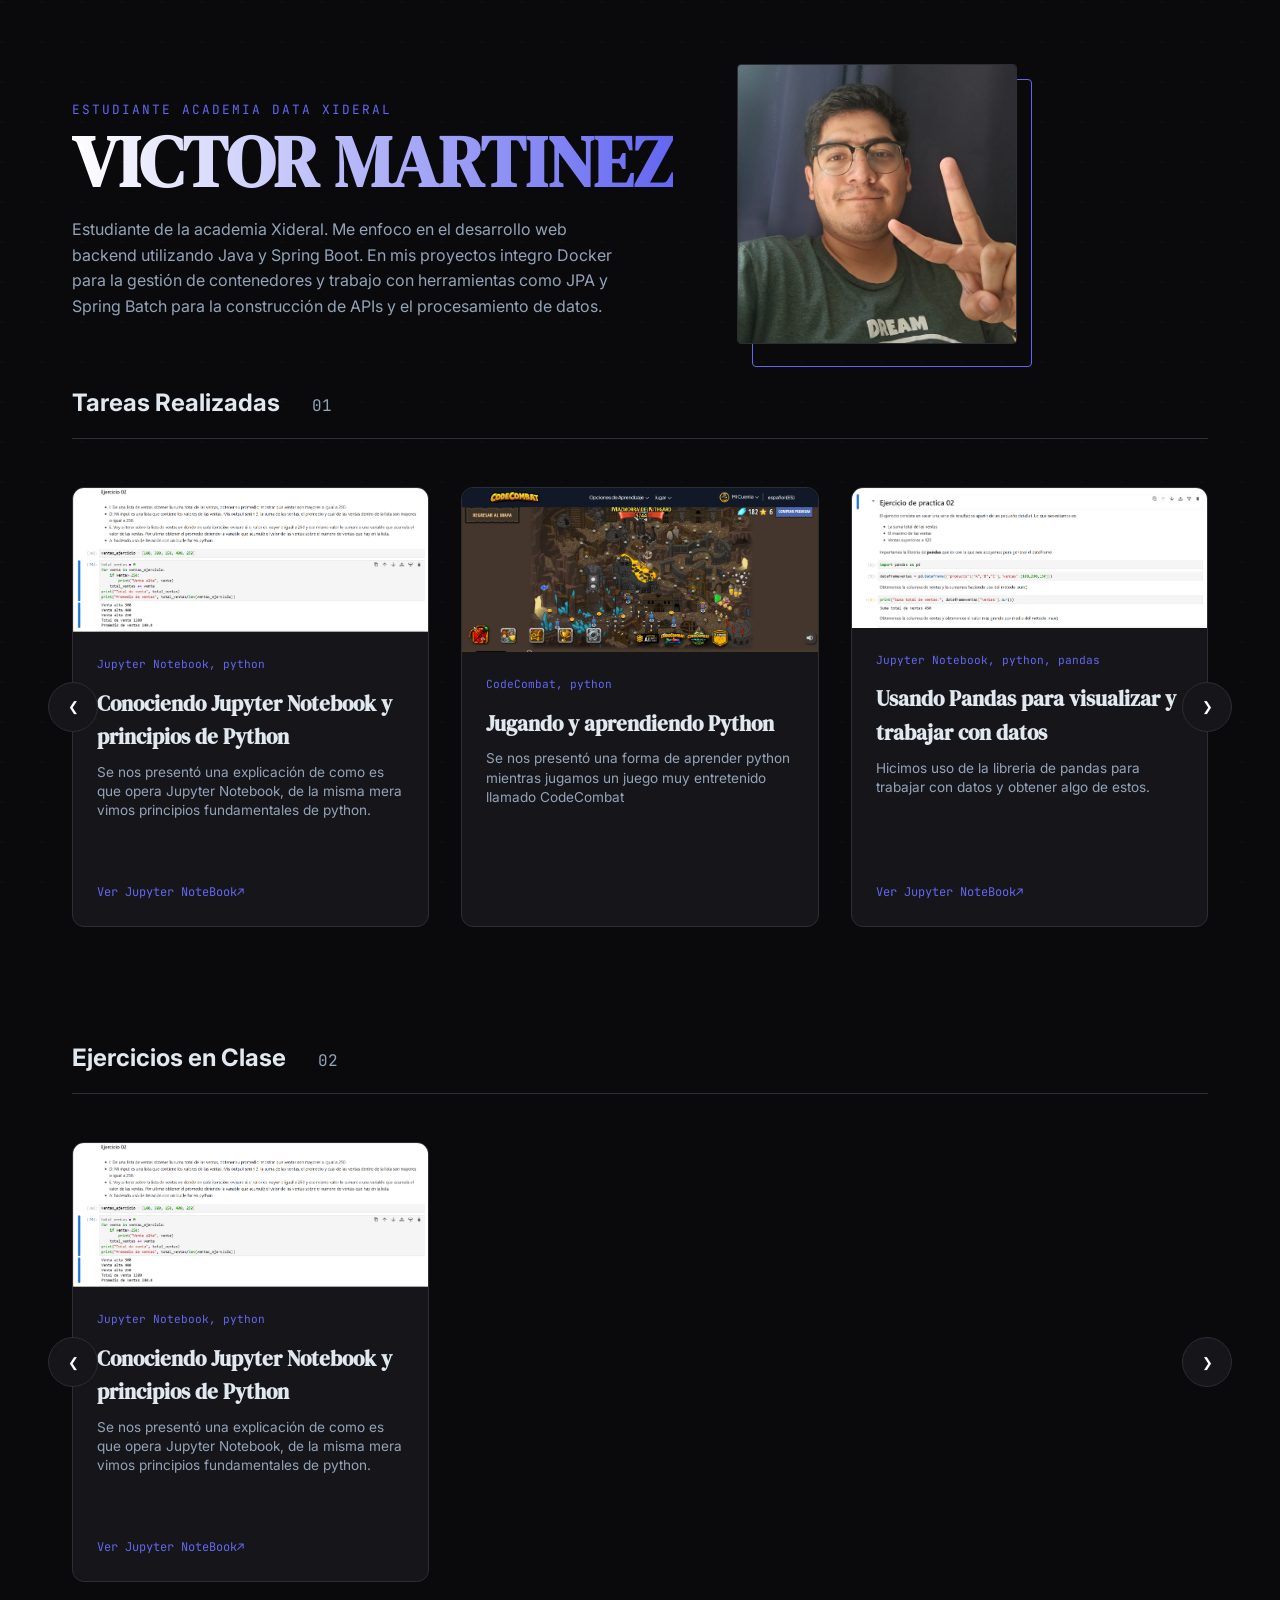
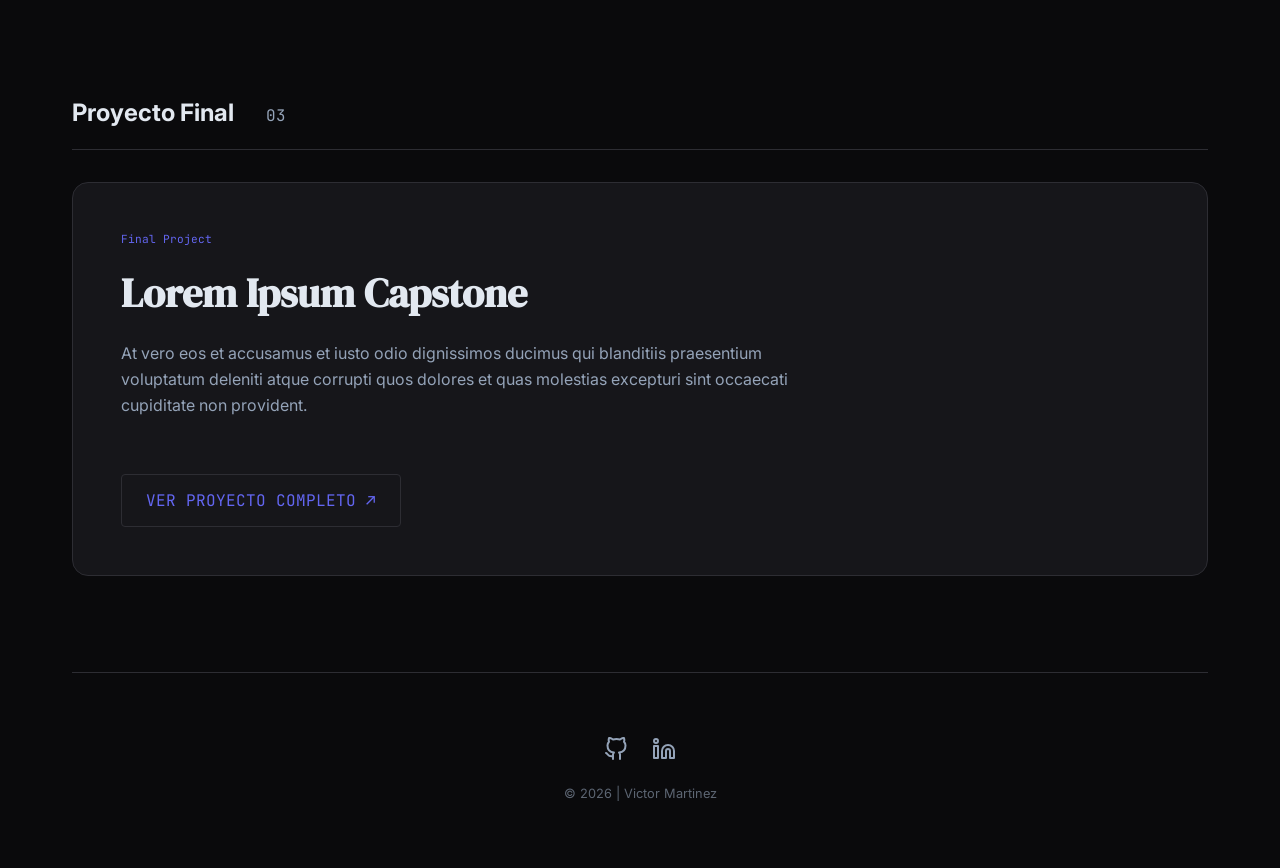
==== index.html @ a0294ccf "Update portfolio: add new project details and assets" ====
<!DOCTYPE html>
<html lang="es">
<head>
    <meta charset="UTF-8">
    <meta name="viewport" content="width=device-width, initial-scale=1.0">
    <title>Portfolio | Victor Martinez</title>
    <link rel="preconnect" href="https://fonts.googleapis.com">
    <link rel="preconnect" href="https://fonts.gstatic.com" crossorigin>
    <link href="https://fonts.googleapis.com/css2?family=DM+Serif+Display&family=Inter:wght@300;400;600&family=JetBrains+Mono:wght@400&display=swap" rel="stylesheet">
    <!-- Vinculación de estilos externos -->
    <link rel="stylesheet" href="styles/style.css">
</head>
<body>

    <div class="container">
        <header>
            <div class="hero-grid">
                <div class="hero-content">
                    <span style="font-family: var(--font-mono); color: var(--accent-color); font-size: 0.8rem; letter-spacing: 2px;">ESTUDIANTE ACADEMIA DATA XIDERAL</span>
                    <h1>VICTOR MARTINEZ</h1>
                    <p style="color: var(--text-dim); max-width: 550px;">Estudiante de la academia Xideral. Me enfoco en el desarrollo web backend utilizando Java y Spring Boot. En mis proyectos integro Docker para la gestión de contenedores y trabajo con herramientas como JPA y Spring Batch para la construcción de APIs y el procesamiento de datos.</p>
                </div>
                <div class="profile-photo-container">
                    <img src="assets/images/img_perfil.jpeg" alt="Foto de Perfil" class="profile-photo">
                    <div class="photo-frame"></div>
                </div>
            </div>
        </header>

        <!-- SECCIÓN TAREAS -->
        <section>
            <div class="section-header">
                <h2>Tareas Realizadas</h2>
                <span style="font-family: var(--font-mono); color: var(--text-dim);">01</span>
            </div>
            <div class="carousel-wrapper">
                <button class="carousel-btn btn-prev" onclick="manualScroll('track-tareas', -1)">&#10094;</button>
                <div class="carousel-container" id="track-tareas">
                    <article class="card" onclick="openModal('Conociendo Jupyter Notebook y principios de Python', 'Para nuestra segunda sesión creamos un entorno virtual de Python en nuestra instancia de AWS, dentro del entorno instalamos Jupyter Notebook para apoyarnos de este para las practicas.<br><br>Al iniciar Jupyter Notebook se nos mostró como es que funciona el entorno de este y como interactuar con python desde aqui, vimos los tipos de datos, como imprimir las variables, el uso de las listas y diccionarios, estructuras de control y como generar funciones.<br><br>Por ultimo se propuso un ejercicio que podemos ver en el Notebook dando click en el enlace de abajo.', 'assets/images/ejercicios_clase/ejercicio_clase_12032026.png', 'Jupyter Notebook, python', 'assets/ejercicios_jupyter/ejercicios_clase/ejercicio12032026.html')">
                        <img src="assets/images/ejercicios_clase/ejercicio_clase_12032026.png" class="card-img">
                        <div class="card-body">
                            <span class="card-tag">Jupyter Notebook, python</span>
                            <h3>Conociendo Jupyter Notebook y principios de Python</h3>
                            <p>Se nos presentó una explicación de como es que opera Jupyter Notebook, de la misma mera vimos principios fundamentales de python.</p>
                            <a href="assets/ejercicios_jupyter/ejercicios_clase/ejercicio12032026.html" class="btn-more" onclick="event.stopPropagation()">Ver Jupyter NoteBook↗</a>
                        </div>
                    </article>
                    <article class="card" onclick="openModal('Code Combat', 'Se nos dio la tarea de jugar Code Combat que es un juega al mismo tiempo que se aprende a programar, para este casi usamos como lenguaje a python.', 'assets/images/codeCombat.png', 'codeCombat, python', '')">
                        <img src="assets/images/codeCombat.png" class="card-img">
                        <div class="card-body">
                            <span class="card-tag">CodeCombat, python</span>
                            <h3>Jugando y aprendiendo Python</h3>
                            <p>Se nos presentó una forma de aprender python mientras jugamos un juego muy entretenido llamado CodeCombat</p>
                        </div>
                    </article>
                    <article class="card" onclick="openModal('Usando Pandas para visualizar y trabajar con datos', 'Como parte de las tareas para practicar el uso de la libreria de pandas en python se nos dio la tarea de aplicar algo similar al primer ejercicio pero ahora haciendo uso de pandas. Los conceptos puestos en practica fueron el crear un data frame apartir de un diccionario de python, usar los metodos sum() y max() para trabajar con cierta columna y obtener algo de esta, por ultimo el uso de un ciclo for iterando una columna e imprimir algo si el campo de la columna cumple cierta condición.', 'assets/images/ejercicios_clase/ejercicio_clase_12032026_v2.png', 'Jupyter Notebook, python, pandas', 'assets/ejercicios_jupyter/ejercicios_clase/ejercicio12032026v2.html')">
                        <img src="assets/images/ejercicios_clase/ejercicio_clase_12032026_v2.png" class="card-img">
                        <div class="card-body">
                            <span class="card-tag">Jupyter Notebook, python, pandas</span>
                            <h3>Usando Pandas para visualizar y trabajar con datos</h3>
                            <p>Hicimos uso de la libreria de pandas para trabajar con datos y obtener algo de estos.</p>
                            <a href="assets/ejercicios_jupyter/ejercicios_clase/ejercicio12032026v2.html" class="btn-more" onclick="event.stopPropagation()">Ver Jupyter NoteBook↗</a>
                        </div>
                    </article>
                    <article class="card" onclick="openModal('Usando DataSet titanic y aplicando uso de pandas', 'Como tarea de practica se nos dio un dataSet que contiene información de los pasajeros del titanic y usar pandas para trabajar con los datos.<br><br>La tarea concistio en exportar el CSV a jupyter notebook, dentro del notebook usar pandas para comvertilo en un dataframe y realizar distintas operaciones sobre el dataframe como aplicar el metodo info(), describe(), means(), valueAcount(), validar columanas y modificar columnas.', 'assets/images/ejercicios_clase/ejercicio_clase_12032026_v3.png', 'Jupyter Notebook, python, pandas', 'assets/ejercicios_jupyter/ejercicios_clase/ejercicio12032026v3.html')">
                        <img src="assets/images/ejercicios_clase/ejercicio_clase_12032026_v3.png" class="card-img">
                        <div class="card-body">
                            <span class="card-tag">Jupyter Notebook, python, pandas</span>
                            <h3>Usando DataSet titanic y aplicando uso de pandas</h3>
                            <p>Practica de pandas usando dataSet titanic para implementar distintas propiedades de pandas</p>
                            <a href="assets/ejercicios_jupyter/ejercicios_clase/ejercicio12032026v3.html" class="btn-more" onclick="event.stopPropagation()">Ver Jupyter NoteBook↗</a>
                        </div>
                    </article>
                </div>
                <button class="carousel-btn btn-next" onclick="manualScroll('track-tareas', 1)">&#10095;</button>
            </div>
        </section>

        <!-- SECCIÓN TRABAJOS EN CLASE -->
        <section>
            <div class="section-header">
                <h2>Ejercicios en Clase</h2>
                <span style="font-family: var(--font-mono); color: var(--text-dim);">02</span>
            </div>
            <div class="carousel-wrapper">
                <button class="carousel-btn btn-prev" onclick="manualScroll('track-clase', -1)">&#10094;</button>
                <div class="carousel-container" id="track-clase">
                    <article class="card" onclick="openModal('Conociendo Jupyter Notebook y principios de Python', 'Para nuestra segunda sesión creamos un entorno virtual de Python en nuestra instancia de AWS, dentro del entorno instalamos Jupyter Notebook para apoyarnos de este para las practicas.<br><br>Al iniciar Jupyter Notebook se nos mostró como es que funciona el entorno de este y como interactuar con python desde aqui, vimos los tipos de datos, como imprimir las variables, el uso de las listas y diccionarios, estructuras de control y como generar funciones.<br><br>Por ultimo se propuso un ejercicio que podemos ver en el Notebook dando click en el enlace de abajo.', 'assets/images/ejercicios_clase/ejercicio_clase_12032026.png', 'Jupyter Notebook, python', 'assets/ejercicios_jupyter/ejercicios_clase/ejercicio12032026.html')">
                        <img src="assets/images/ejercicios_clase/ejercicio_clase_12032026.png" class="card-img">
                        <div class="card-body">
                            <span class="card-tag">Jupyter Notebook, python</span>
                            <h3>Conociendo Jupyter Notebook y principios de Python</h3>
                            <p>Se nos presentó una explicación de como es que opera Jupyter Notebook, de la misma mera vimos principios fundamentales de python.</p>
                            <a href="assets/ejercicios_jupyter/ejercicios_clase/ejercicio12032026.html" class="btn-more" onclick="event.stopPropagation()">Ver Jupyter NoteBook↗</a>
                        </div>
                    </article>
                </div>
                <button class="carousel-btn btn-next" onclick="manualScroll('track-clase', 1)">&#10095;</button>
            </div>
        </section>

        <!-- SECCIÓN PROYECTO FINAL -->
        <section id="proyecto-final">
            <div class="section-header">
                <h2>Proyecto Final</h2>
                <span style="font-family: var(--font-mono); color: var(--text-dim);">03</span>
            </div>
            <article style="background: var(--surface-color); padding: 3rem; border-radius: 16px; border: 1px solid var(--border-color); cursor: pointer; transition: all 0.3s;" 
                 onmouseover="this.style.borderColor='var(--accent-color)'; this.style.transform='translateY(-5px)'" 
                 onmouseout="this.style.borderColor='var(--border-color)'; this.style.transform='translateY(0)'"
                 onclick="openModal('Proyecto Final Lorem', 'Sed ut perspiciatis unde omnis iste natus error sit voluptatem accusantium doloremque laudantium.', 'https://via.placeholder.com/1200x600', 'Capstone', 'proyecto_final.html')">
                <span class="card-tag">Final Project</span>
                <h3 style="font-family: var(--font-display); font-size: 2.5rem; margin-bottom: 1rem;">Lorem Ipsum Capstone</h3>
                <p style="color: var(--text-dim); max-width: 700px; margin-bottom: 2rem;">At vero eos et accusamus et iusto odio dignissimos ducimus qui blanditiis praesentium voluptatum deleniti atque corrupti quos dolores et quas molestias excepturi sint occaecati cupiditate non provident.</p>
                <a href="proyecto_final.html" class="btn-more" style="font-size: 1rem; border: 1px solid var(--border-color); padding: 0.8rem 1.5rem; border-radius: 4px; display: inline-flex;" onclick="event.stopPropagation()">VER PROYECTO COMPLETO ↗</a>
            </article>
        </section>

        <footer style="display: flex; flex-direction: column; align-items: center; gap: 1rem; padding: 4rem 0; border-top: 1px solid var(--border-color);">
            <div style="display: flex; gap: 1.5rem;">
                <a href="https://github.com/VictorMartinezDev" target="_blank" style="color: var(--text-dim); transition: color 0.3s;" onmouseover="this.style.color='var(--accent-color)'" onmouseout="this.style.color='var(--text-dim)'">
                    <svg width="24" height="24" viewBox="0 0 24 24" fill="none" stroke="currentColor" stroke-width="2" stroke-linecap="round" stroke-linejoin="round"><path d="M9 19c-5 1.5-5-2.5-7-3m14 6v-3.87a3.37 3.37 0 0 0-.94-2.61c3.14-.35 6.44-1.54 6.44-7A5.44 5.44 0 0 0 20 4.77 5.07 5.07 0 0 0 19.91 1S18.73.65 16 2.48a13.38 13.38 0 0 0-7 0C6.27.65 5.09 1 5.09 1A5.07 5.07 0 0 0 5 4.77a5.44 5.44 0 0 0-1.5 3.78c0 5.42 3.3 6.61 6.44 7A3.37 3.37 0 0 0 9 18.13V22"></path></svg>
                </a>
                <a href="https://www.linkedin.com/in/victormartinezdev" target="_blank" style="color: var(--text-dim); transition: color 0.3s;" onmouseover="this.style.color='var(--accent-color)'" onmouseout="this.style.color='var(--text-dim)'">
                    <svg width="24" height="24" viewBox="0 0 24 24" fill="none" stroke="currentColor" stroke-width="2" stroke-linecap="round" stroke-linejoin="round"><path d="M16 8a6 6 0 0 1 6 6v7h-4v-7a2 2 0 0 0-2-2 2 2 0 0 0-2 2v7h-4v-7a6 6 0 0 1 6-6z"></path><rect x="2" y="9" width="4" height="12"></rect><circle cx="4" cy="4" r="2"></circle></svg>
                </a>
            </div>
            <p style="color: var(--text-dim); font-size: 0.8rem; opacity: 0.6;">&copy; 2026 | Victor Martinez</p>
        </footer>
    </div>

    <div class="modal" id="projectModal" onclick="closeModal()">
        <div class="modal-content" onclick="event.stopPropagation()">
            <button class="close-modal" onclick="closeModal()">&times;</button>
            <span class="card-tag" id="modalTag">Categoría</span>
            <h2 id="modalTitle" style="font-family: var(--font-display); font-size: 2.2rem; margin-top: 1rem;">Título</h2>
            <img src="" id="modalImg" style="width: 100%; border-radius: 8px; margin: 1.5rem 0; border: 1px solid var(--border-color);">
            <div id="modalDesc" style="color: var(--text-dim); font-size: 1rem; line-height: 1.6; margin-bottom: 2rem;"></div>
            <a href="proyecto.html" id="modalLink" class="btn-more" style="font-size: 1rem; border: 1px solid var(--accent-color); padding: 0.8rem 1.5rem; border-radius: 4px; display: inline-flex;">Ver Jupyter NoteBook↗</a>
        </div>
    </div>

    <!-- Vinculación de scripts externos -->
    <script src="scripts/script.js"></script>
</body>
</html>
---- styles/style.css ----
:root {
    --bg-color: #0a0a0c;
    --surface-color: #16161a;
    --accent-color: #6366f1;
    --text-main: #e2e8f0;
    --text-dim: #94a3b8;
    --border-color: #2d2d33;
    --font-display: 'DM Serif Display', serif;
    --font-body: 'Inter', sans-serif;
    --font-mono: 'JetBrains Mono', monospace;
    --modal-bg: rgba(10, 10, 12, 0.95);
    --gap: 2rem;
}

* { margin: 0; padding: 0; box-sizing: border-box; }

body {
    background-color: var(--bg-color);
    color: var(--text-main);
    font-family: var(--font-body);
    line-height: 1.6;
    overflow-x: hidden;
}

/* Textura de fondo */
body::before {
    content: "";
    position: fixed;
    top: 0; left: 0; width: 100%; height: 100%;
    background-image: radial-gradient(circle at 2px 2px, rgba(255,255,255,0.03) 1px, transparent 0);
    background-size: 40px 40px;
    z-index: -1;
}

.container { max-width: 1200px; margin: 0 auto; padding: 0 2rem; }

header { min-height: 40vh; display: flex; align-items: center; padding: 4rem 0 2rem; }
.hero-grid { display: grid; grid-template-columns: 1.5fr 1fr; gap: 4rem; align-items: center; }
.hero-content h1 {
    font-family: var(--font-display);
    font-size: clamp(2.5rem, 6vw, 4.5rem);
    line-height: 1.1; margin-bottom: 1rem;
    background: linear-gradient(to right, #fff, var(--accent-color));
    -webkit-background-clip: text; -webkit-text-fill-color: transparent;
}

.profile-photo-container { position: relative; width: fit-content; }
.profile-photo {
    width: 280px; height: 280px; object-fit: cover; border-radius: 4px;
    border: 1px solid var(--border-color); position: relative; z-index: 2;
}
.photo-frame {
    position: absolute; top: 15px; left: 15px; right: -15px; bottom: -15px;
    border: 1px solid var(--accent-color); z-index: 1; border-radius: 4px;
}

section { margin-bottom: 6rem; position: relative; }
.section-header {
    display: flex; align-items: baseline; gap: 2rem;
    margin-bottom: 2rem; border-bottom: 1px solid var(--border-color);
    padding-bottom: 1rem;
}

.carousel-wrapper { position: relative; width: 100%; }
.carousel-container {
    display: flex; gap: var(--gap); overflow-x: auto;
    scroll-behavior: smooth; padding: 1rem 0; scrollbar-width: none;
    scroll-snap-type: x mandatory;
}
.carousel-container::-webkit-scrollbar { display: none; }

.carousel-btn {
    position: absolute; top: 50%; transform: translateY(-50%);
    background: var(--surface-color); border: 1px solid var(--border-color);
    color: white; width: 50px; height: 50px; border-radius: 50%;
    cursor: pointer; z-index: 10; display: flex; align-items: center;
    justify-content: center; opacity: 1; transition: all 0.3s ease;
}
.carousel-btn:hover { background: var(--accent-color); border-color: var(--accent-color); transform: translateY(-50%) scale(1.1); }
.btn-prev { left: -1.5rem; }
.btn-next { right: -1.5rem; }

.card {
    background: var(--surface-color); border: 1px solid var(--border-color);
    flex: 0 0 calc((100% - (2 * var(--gap))) / 3); height: 440px;
    border-radius: 12px; overflow: hidden; cursor: pointer;
    transition: all 0.4s ease; display: flex; flex-direction: column;
    scroll-snap-align: start;
}
.card:hover { border-color: var(--accent-color); background: #1c1c22; transform: translateY(-5px); }
.card-img { width: 100%; height: 180px; background: #222; object-fit: cover; }
.card-body { padding: 1.5rem; display: flex; flex-direction: column; height: 100%; }
.card-tag { font-family: var(--font-mono); font-size: 0.7rem; color: var(--accent-color); margin-bottom: 0.8rem; display: block; }
.card h3 { font-family: var(--font-display); font-size: 1.3rem; margin-bottom: 0.6rem; }
.card p { color: var(--text-dim); font-size: 0.85rem; line-height: 1.4; overflow: hidden; display: -webkit-box; -webkit-line-clamp: 3; -webkit-box-orient: vertical; margin-bottom: auto; }

.btn-more {
    margin-top: 1.5rem; font-family: var(--font-mono); font-size: 0.75rem;
    color: var(--accent-color); text-decoration: none; display: inline-flex;
    align-items: center; gap: 0.5rem; transition: gap 0.3s ease;
}
.btn-more:hover { gap: 0.8rem; text-decoration: underline; }

@media (max-width: 1024px) { .card { flex: 0 0 calc((100% - var(--gap)) / 2); } }
@media (max-width: 768px) {
    .hero-grid { grid-template-columns: 1fr; text-align: center; }
    .profile-photo-container { margin: 0 auto 2rem; }
    .card { flex: 0 0 100%; } 
    .carousel-btn { display: none; }
}

.modal {
    position: fixed; top: 0; left: 0; width: 100%; height: 100%;
    background: var(--modal-bg); z-index: 1000; display: none;
    justify-content: center; align-items: center; backdrop-filter: blur(10px); padding: 1rem;
}
.modal.active { display: flex; animation: fadeIn 0.3s ease; }
.modal-content {
    background: var(--surface-color); max-width: 750px; width: 100%;
    border-radius: 16px; border: 1px solid var(--border-color);
    position: relative; padding: 2.5rem; max-height: 90vh; overflow-y: auto;
}
.close-modal { position: absolute; top: 1rem; right: 1rem; background: none; border: none; color: var(--text-dim); font-size: 2rem; cursor: pointer; }

@keyframes fadeIn { from { opacity: 0; } to { opacity: 1; } }

footer { padding: 3rem 0; text-align: center; border-top: 1px solid var(--border-color); color: var(--text-dim); font-size: 0.8rem; }
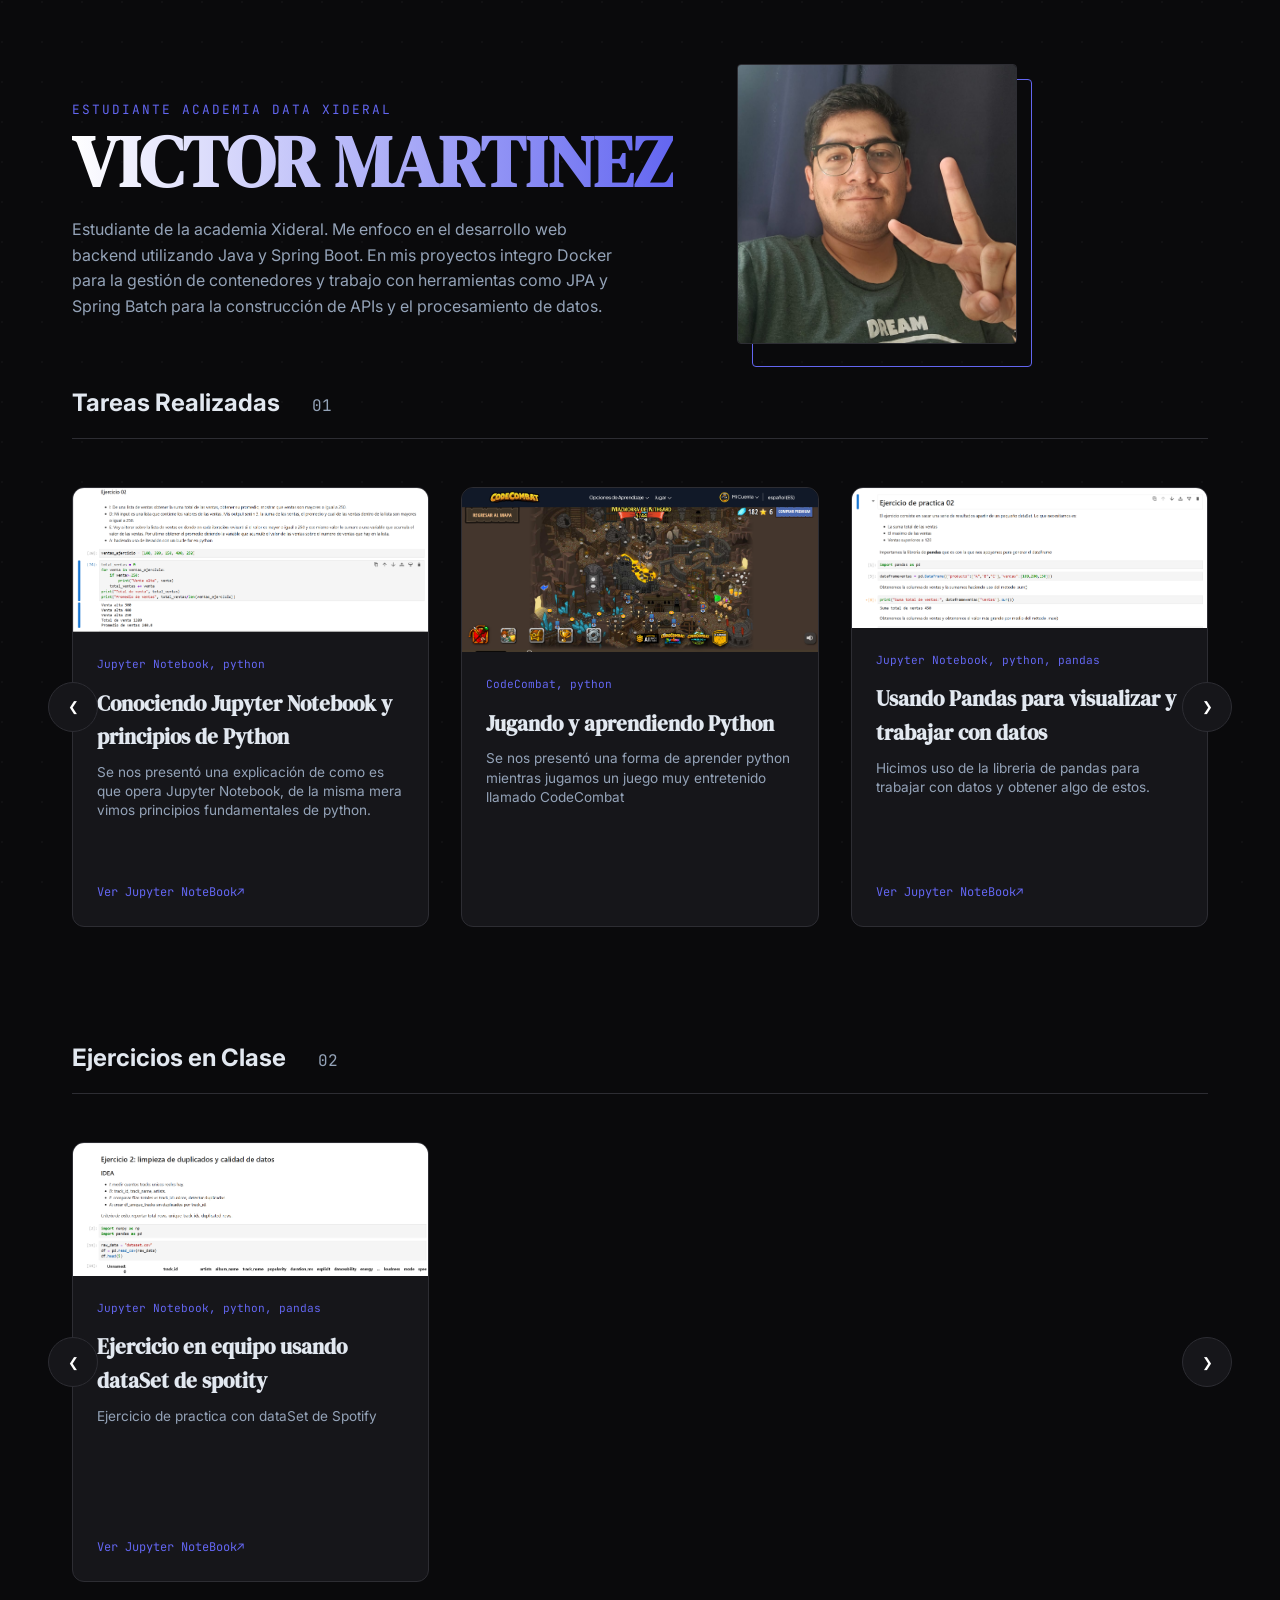
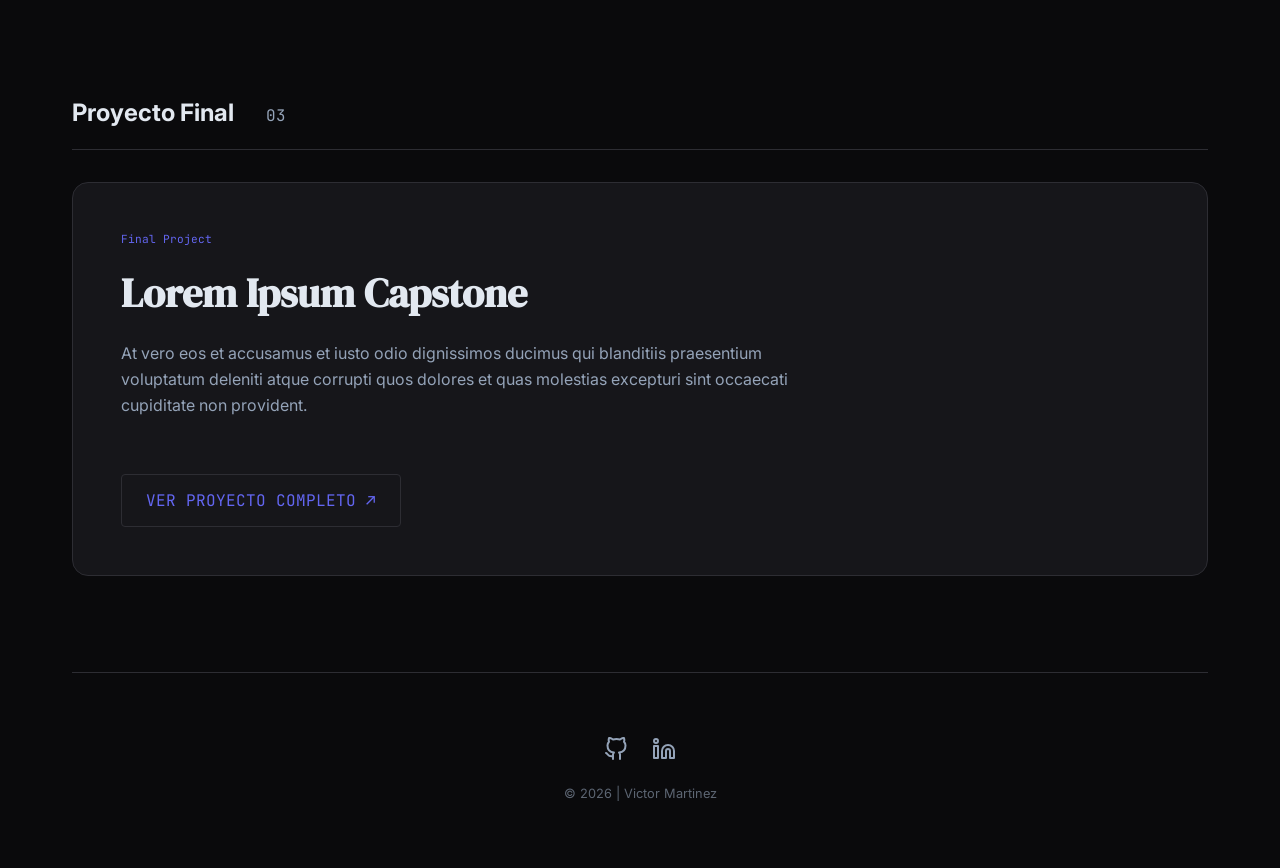
==== commit 072c24d9: "Se agrega a portafolio el ejercicios en clase del dia 13-03-2026" ====
--- a/index.html
+++ b/index.html
@@ -85,13 +85,13 @@
             <div class="carousel-wrapper">
                 <button class="carousel-btn btn-prev" onclick="manualScroll('track-clase', -1)">&#10094;</button>
                 <div class="carousel-container" id="track-clase">
-                    <article class="card" onclick="openModal('Conociendo Jupyter Notebook y principios de Python', 'Para nuestra segunda sesión creamos un entorno virtual de Python en nuestra instancia de AWS, dentro del entorno instalamos Jupyter Notebook para apoyarnos de este para las practicas.<br><br>Al iniciar Jupyter Notebook se nos mostró como es que funciona el entorno de este y como interactuar con python desde aqui, vimos los tipos de datos, como imprimir las variables, el uso de las listas y diccionarios, estructuras de control y como generar funciones.<br><br>Por ultimo se propuso un ejercicio que podemos ver en el Notebook dando click en el enlace de abajo.', 'assets/images/ejercicios_clase/ejercicio_clase_12032026.png', 'Jupyter Notebook, python', 'assets/ejercicios_jupyter/ejercicios_clase/ejercicio12032026.html')">
-                        <img src="assets/images/ejercicios_clase/ejercicio_clase_12032026.png" class="card-img">
+                    <article class="card" onclick="openModal('Ejercicio en equipo usando dataSet de spotity', 'El ejercicio concistio en limpiar el dataSet de forma que solo nos quedaramos con un dataframe de canciones unicas.', 'assets/images/ejercicios_clase/ejercicio_clase_13032026.png', 'Jupyter Notebook, python, pandas', 'assets/ejercicios_jupyter/ejercicios_clase/ejercicio13032026.html')">
+                        <img src="assets/images/ejercicios_clase/ejercicio_clase_13032026.png" class="card-img">
                         <div class="card-body">
-                            <span class="card-tag">Jupyter Notebook, python</span>
-                            <h3>Conociendo Jupyter Notebook y principios de Python</h3>
-                            <p>Se nos presentó una explicación de como es que opera Jupyter Notebook, de la misma mera vimos principios fundamentales de python.</p>
-                            <a href="assets/ejercicios_jupyter/ejercicios_clase/ejercicio12032026.html" class="btn-more" onclick="event.stopPropagation()">Ver Jupyter NoteBook↗</a>
+                            <span class="card-tag">Jupyter Notebook, python, pandas</span>
+                            <h3>Ejercicio en equipo usando dataSet de spotity</h3>
+                            <p>Ejercicio de practica con dataSet de Spotify</p>
+                            <a href="assets/ejercicios_jupyter/ejercicios_clase/ejercicio13032026.html" class="btn-more" onclick="event.stopPropagation()">Ver Jupyter NoteBook↗</a>
                         </div>
                     </article>
                 </div>
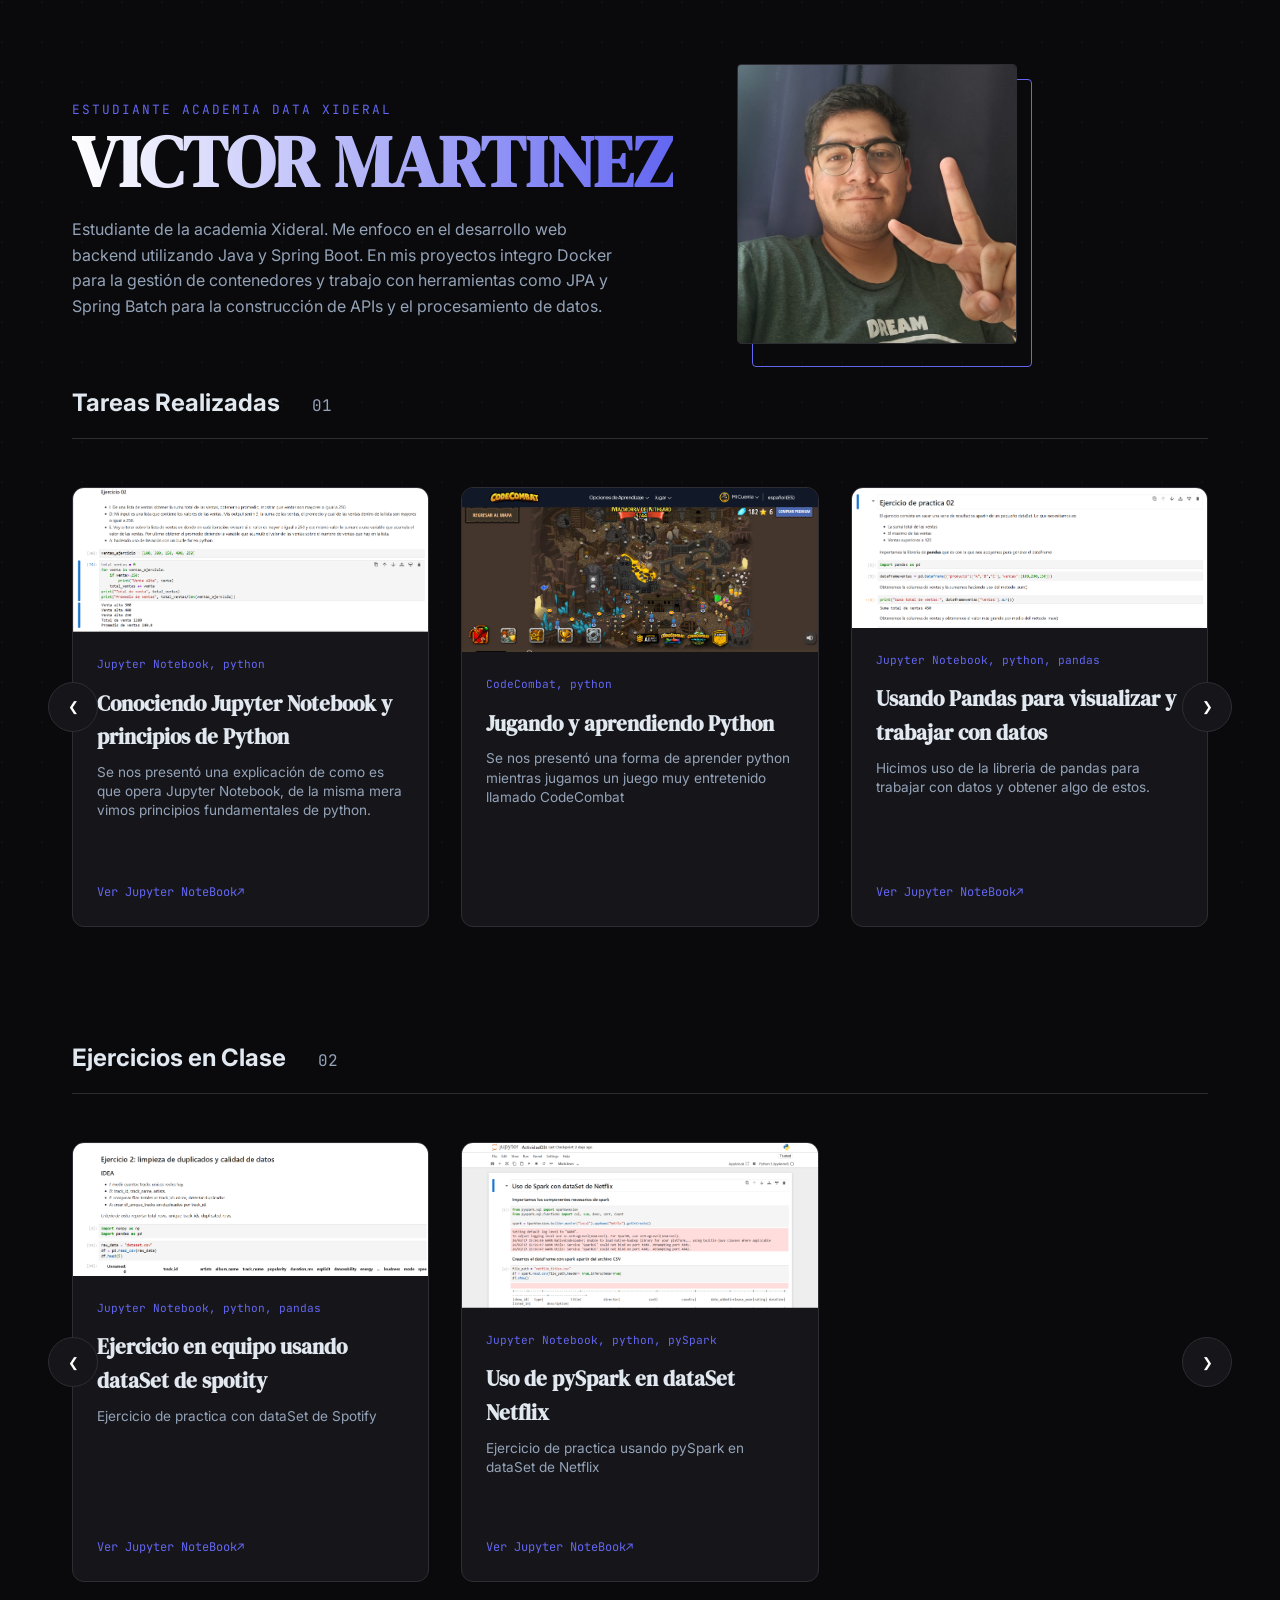
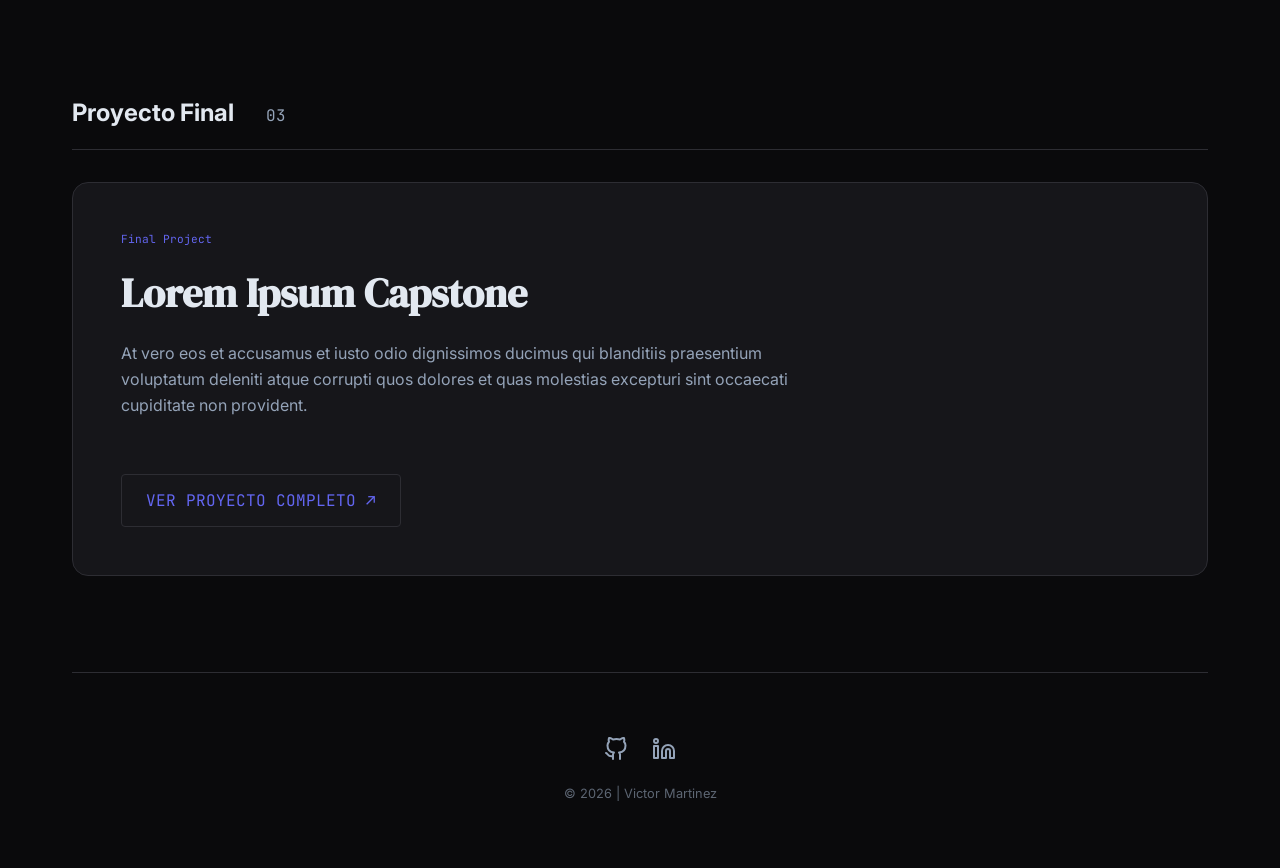
==== commit 707fc161: "Integración de ejercicio usando pySpark" ====
--- a/index.html
+++ b/index.html
@@ -1,146 +1,241 @@
-<!DOCTYPE html>
-<html lang="es">
-<head>
-    <meta charset="UTF-8">
-    <meta name="viewport" content="width=device-width, initial-scale=1.0">
-    <title>Portfolio | Victor Martinez</title>
-    <link rel="preconnect" href="https://fonts.googleapis.com">
-    <link rel="preconnect" href="https://fonts.gstatic.com" crossorigin>
-    <link href="https://fonts.googleapis.com/css2?family=DM+Serif+Display&family=Inter:wght@300;400;600&family=JetBrains+Mono:wght@400&display=swap" rel="stylesheet">
-    <!-- Vinculación de estilos externos -->
-    <link rel="stylesheet" href="styles/style.css">
-</head>
-<body>
-
-    <div class="container">
-        <header>
-            <div class="hero-grid">
-                <div class="hero-content">
-                    <span style="font-family: var(--font-mono); color: var(--accent-color); font-size: 0.8rem; letter-spacing: 2px;">ESTUDIANTE ACADEMIA DATA XIDERAL</span>
-                    <h1>VICTOR MARTINEZ</h1>
-                    <p style="color: var(--text-dim); max-width: 550px;">Estudiante de la academia Xideral. Me enfoco en el desarrollo web backend utilizando Java y Spring Boot. En mis proyectos integro Docker para la gestión de contenedores y trabajo con herramientas como JPA y Spring Batch para la construcción de APIs y el procesamiento de datos.</p>
-                </div>
-                <div class="profile-photo-container">
-                    <img src="assets/images/img_perfil.jpeg" alt="Foto de Perfil" class="profile-photo">
-                    <div class="photo-frame"></div>
-                </div>
-            </div>
-        </header>
-
-        <!-- SECCIÓN TAREAS -->
-        <section>
-            <div class="section-header">
-                <h2>Tareas Realizadas</h2>
-                <span style="font-family: var(--font-mono); color: var(--text-dim);">01</span>
-            </div>
-            <div class="carousel-wrapper">
-                <button class="carousel-btn btn-prev" onclick="manualScroll('track-tareas', -1)">&#10094;</button>
-                <div class="carousel-container" id="track-tareas">
-                    <article class="card" onclick="openModal('Conociendo Jupyter Notebook y principios de Python', 'Para nuestra segunda sesión creamos un entorno virtual de Python en nuestra instancia de AWS, dentro del entorno instalamos Jupyter Notebook para apoyarnos de este para las practicas.<br><br>Al iniciar Jupyter Notebook se nos mostró como es que funciona el entorno de este y como interactuar con python desde aqui, vimos los tipos de datos, como imprimir las variables, el uso de las listas y diccionarios, estructuras de control y como generar funciones.<br><br>Por ultimo se propuso un ejercicio que podemos ver en el Notebook dando click en el enlace de abajo.', 'assets/images/ejercicios_clase/ejercicio_clase_12032026.png', 'Jupyter Notebook, python', 'assets/ejercicios_jupyter/ejercicios_clase/ejercicio12032026.html')">
-                        <img src="assets/images/ejercicios_clase/ejercicio_clase_12032026.png" class="card-img">
-                        <div class="card-body">
-                            <span class="card-tag">Jupyter Notebook, python</span>
-                            <h3>Conociendo Jupyter Notebook y principios de Python</h3>
-                            <p>Se nos presentó una explicación de como es que opera Jupyter Notebook, de la misma mera vimos principios fundamentales de python.</p>
-                            <a href="assets/ejercicios_jupyter/ejercicios_clase/ejercicio12032026.html" class="btn-more" onclick="event.stopPropagation()">Ver Jupyter NoteBook↗</a>
-                        </div>
-                    </article>
-                    <article class="card" onclick="openModal('Code Combat', 'Se nos dio la tarea de jugar Code Combat que es un juega al mismo tiempo que se aprende a programar, para este casi usamos como lenguaje a python.', 'assets/images/codeCombat.png', 'codeCombat, python', '')">
-                        <img src="assets/images/codeCombat.png" class="card-img">
-                        <div class="card-body">
-                            <span class="card-tag">CodeCombat, python</span>
-                            <h3>Jugando y aprendiendo Python</h3>
-                            <p>Se nos presentó una forma de aprender python mientras jugamos un juego muy entretenido llamado CodeCombat</p>
-                        </div>
-                    </article>
-                    <article class="card" onclick="openModal('Usando Pandas para visualizar y trabajar con datos', 'Como parte de las tareas para practicar el uso de la libreria de pandas en python se nos dio la tarea de aplicar algo similar al primer ejercicio pero ahora haciendo uso de pandas. Los conceptos puestos en practica fueron el crear un data frame apartir de un diccionario de python, usar los metodos sum() y max() para trabajar con cierta columna y obtener algo de esta, por ultimo el uso de un ciclo for iterando una columna e imprimir algo si el campo de la columna cumple cierta condición.', 'assets/images/ejercicios_clase/ejercicio_clase_12032026_v2.png', 'Jupyter Notebook, python, pandas', 'assets/ejercicios_jupyter/ejercicios_clase/ejercicio12032026v2.html')">
-                        <img src="assets/images/ejercicios_clase/ejercicio_clase_12032026_v2.png" class="card-img">
-                        <div class="card-body">
-                            <span class="card-tag">Jupyter Notebook, python, pandas</span>
-                            <h3>Usando Pandas para visualizar y trabajar con datos</h3>
-                            <p>Hicimos uso de la libreria de pandas para trabajar con datos y obtener algo de estos.</p>
-                            <a href="assets/ejercicios_jupyter/ejercicios_clase/ejercicio12032026v2.html" class="btn-more" onclick="event.stopPropagation()">Ver Jupyter NoteBook↗</a>
-                        </div>
-                    </article>
-                    <article class="card" onclick="openModal('Usando DataSet titanic y aplicando uso de pandas', 'Como tarea de practica se nos dio un dataSet que contiene información de los pasajeros del titanic y usar pandas para trabajar con los datos.<br><br>La tarea concistio en exportar el CSV a jupyter notebook, dentro del notebook usar pandas para comvertilo en un dataframe y realizar distintas operaciones sobre el dataframe como aplicar el metodo info(), describe(), means(), valueAcount(), validar columanas y modificar columnas.', 'assets/images/ejercicios_clase/ejercicio_clase_12032026_v3.png', 'Jupyter Notebook, python, pandas', 'assets/ejercicios_jupyter/ejercicios_clase/ejercicio12032026v3.html')">
-                        <img src="assets/images/ejercicios_clase/ejercicio_clase_12032026_v3.png" class="card-img">
-                        <div class="card-body">
-                            <span class="card-tag">Jupyter Notebook, python, pandas</span>
-                            <h3>Usando DataSet titanic y aplicando uso de pandas</h3>
-                            <p>Practica de pandas usando dataSet titanic para implementar distintas propiedades de pandas</p>
-                            <a href="assets/ejercicios_jupyter/ejercicios_clase/ejercicio12032026v3.html" class="btn-more" onclick="event.stopPropagation()">Ver Jupyter NoteBook↗</a>
-                        </div>
-                    </article>
-                </div>
-                <button class="carousel-btn btn-next" onclick="manualScroll('track-tareas', 1)">&#10095;</button>
-            </div>
-        </section>
-
-        <!-- SECCIÓN TRABAJOS EN CLASE -->
-        <section>
-            <div class="section-header">
-                <h2>Ejercicios en Clase</h2>
-                <span style="font-family: var(--font-mono); color: var(--text-dim);">02</span>
-            </div>
-            <div class="carousel-wrapper">
-                <button class="carousel-btn btn-prev" onclick="manualScroll('track-clase', -1)">&#10094;</button>
-                <div class="carousel-container" id="track-clase">
-                    <article class="card" onclick="openModal('Ejercicio en equipo usando dataSet de spotity', 'El ejercicio concistio en limpiar el dataSet de forma que solo nos quedaramos con un dataframe de canciones unicas.', 'assets/images/ejercicios_clase/ejercicio_clase_13032026.png', 'Jupyter Notebook, python, pandas', 'assets/ejercicios_jupyter/ejercicios_clase/ejercicio13032026.html')">
-                        <img src="assets/images/ejercicios_clase/ejercicio_clase_13032026.png" class="card-img">
-                        <div class="card-body">
-                            <span class="card-tag">Jupyter Notebook, python, pandas</span>
-                            <h3>Ejercicio en equipo usando dataSet de spotity</h3>
-                            <p>Ejercicio de practica con dataSet de Spotify</p>
-                            <a href="assets/ejercicios_jupyter/ejercicios_clase/ejercicio13032026.html" class="btn-more" onclick="event.stopPropagation()">Ver Jupyter NoteBook↗</a>
-                        </div>
-                    </article>
-                </div>
-                <button class="carousel-btn btn-next" onclick="manualScroll('track-clase', 1)">&#10095;</button>
-            </div>
-        </section>
-
-        <!-- SECCIÓN PROYECTO FINAL -->
-        <section id="proyecto-final">
-            <div class="section-header">
-                <h2>Proyecto Final</h2>
-                <span style="font-family: var(--font-mono); color: var(--text-dim);">03</span>
-            </div>
-            <article style="background: var(--surface-color); padding: 3rem; border-radius: 16px; border: 1px solid var(--border-color); cursor: pointer; transition: all 0.3s;" 
-                 onmouseover="this.style.borderColor='var(--accent-color)'; this.style.transform='translateY(-5px)'" 
-                 onmouseout="this.style.borderColor='var(--border-color)'; this.style.transform='translateY(0)'"
-                 onclick="openModal('Proyecto Final Lorem', 'Sed ut perspiciatis unde omnis iste natus error sit voluptatem accusantium doloremque laudantium.', 'https://via.placeholder.com/1200x600', 'Capstone', 'proyecto_final.html')">
-                <span class="card-tag">Final Project</span>
-                <h3 style="font-family: var(--font-display); font-size: 2.5rem; margin-bottom: 1rem;">Lorem Ipsum Capstone</h3>
-                <p style="color: var(--text-dim); max-width: 700px; margin-bottom: 2rem;">At vero eos et accusamus et iusto odio dignissimos ducimus qui blanditiis praesentium voluptatum deleniti atque corrupti quos dolores et quas molestias excepturi sint occaecati cupiditate non provident.</p>
-                <a href="proyecto_final.html" class="btn-more" style="font-size: 1rem; border: 1px solid var(--border-color); padding: 0.8rem 1.5rem; border-radius: 4px; display: inline-flex;" onclick="event.stopPropagation()">VER PROYECTO COMPLETO ↗</a>
-            </article>
-        </section>
-
-        <footer style="display: flex; flex-direction: column; align-items: center; gap: 1rem; padding: 4rem 0; border-top: 1px solid var(--border-color);">
-            <div style="display: flex; gap: 1.5rem;">
-                <a href="https://github.com/VictorMartinezDev" target="_blank" style="color: var(--text-dim); transition: color 0.3s;" onmouseover="this.style.color='var(--accent-color)'" onmouseout="this.style.color='var(--text-dim)'">
-                    <svg width="24" height="24" viewBox="0 0 24 24" fill="none" stroke="currentColor" stroke-width="2" stroke-linecap="round" stroke-linejoin="round"><path d="M9 19c-5 1.5-5-2.5-7-3m14 6v-3.87a3.37 3.37 0 0 0-.94-2.61c3.14-.35 6.44-1.54 6.44-7A5.44 5.44 0 0 0 20 4.77 5.07 5.07 0 0 0 19.91 1S18.73.65 16 2.48a13.38 13.38 0 0 0-7 0C6.27.65 5.09 1 5.09 1A5.07 5.07 0 0 0 5 4.77a5.44 5.44 0 0 0-1.5 3.78c0 5.42 3.3 6.61 6.44 7A3.37 3.37 0 0 0 9 18.13V22"></path></svg>
-                </a>
-                <a href="https://www.linkedin.com/in/victormartinezdev" target="_blank" style="color: var(--text-dim); transition: color 0.3s;" onmouseover="this.style.color='var(--accent-color)'" onmouseout="this.style.color='var(--text-dim)'">
-                    <svg width="24" height="24" viewBox="0 0 24 24" fill="none" stroke="currentColor" stroke-width="2" stroke-linecap="round" stroke-linejoin="round"><path d="M16 8a6 6 0 0 1 6 6v7h-4v-7a2 2 0 0 0-2-2 2 2 0 0 0-2 2v7h-4v-7a6 6 0 0 1 6-6z"></path><rect x="2" y="9" width="4" height="12"></rect><circle cx="4" cy="4" r="2"></circle></svg>
-                </a>
-            </div>
-            <p style="color: var(--text-dim); font-size: 0.8rem; opacity: 0.6;">&copy; 2026 | Victor Martinez</p>
-        </footer>
-    </div>
-
-    <div class="modal" id="projectModal" onclick="closeModal()">
-        <div class="modal-content" onclick="event.stopPropagation()">
-            <button class="close-modal" onclick="closeModal()">&times;</button>
-            <span class="card-tag" id="modalTag">Categoría</span>
-            <h2 id="modalTitle" style="font-family: var(--font-display); font-size: 2.2rem; margin-top: 1rem;">Título</h2>
-            <img src="" id="modalImg" style="width: 100%; border-radius: 8px; margin: 1.5rem 0; border: 1px solid var(--border-color);">
-            <div id="modalDesc" style="color: var(--text-dim); font-size: 1rem; line-height: 1.6; margin-bottom: 2rem;"></div>
-            <a href="proyecto.html" id="modalLink" class="btn-more" style="font-size: 1rem; border: 1px solid var(--accent-color); padding: 0.8rem 1.5rem; border-radius: 4px; display: inline-flex;">Ver Jupyter NoteBook↗</a>
-        </div>
-    </div>
-
-    <!-- Vinculación de scripts externos -->
-    <script src="scripts/script.js"></script>
-</body>
-</html>
+<!DOCTYPE html>
+<html lang="es">
+
+<head>
+    <meta charset="UTF-8">
+    <meta name="viewport" content="width=device-width, initial-scale=1.0">
+    <title>Portfolio | Victor Martinez</title>
+    <link rel="preconnect" href="https://fonts.googleapis.com">
+    <link rel="preconnect" href="https://fonts.gstatic.com" crossorigin>
+    <link
+        href="https://fonts.googleapis.com/css2?family=DM+Serif+Display&family=Inter:wght@300;400;600&family=JetBrains+Mono:wght@400&display=swap"
+        rel="stylesheet">
+    <!-- Vinculación de estilos externos -->
+    <link rel="stylesheet" href="styles/style.css">
+</head>
+
+<body>
+
+    <div class="container">
+        <header>
+            <div class="hero-grid">
+                <div class="hero-content">
+                    <span
+                        style="font-family: var(--font-mono); color: var(--accent-color); font-size: 0.8rem; letter-spacing: 2px;">ESTUDIANTE
+                        ACADEMIA DATA XIDERAL</span>
+                    <h1>VICTOR MARTINEZ</h1>
+                    <p style="color: var(--text-dim); max-width: 550px;">Estudiante de la academia Xideral. Me enfoco en
+                        el desarrollo web backend utilizando Java y Spring Boot. En mis proyectos integro Docker para la
+                        gestión de contenedores y trabajo con herramientas como JPA y Spring Batch para la construcción
+                        de APIs y el procesamiento de datos.</p>
+                </div>
+                <div class="profile-photo-container">
+                    <img src="assets/images/img_perfil.jpeg" alt="Foto de Perfil" class="profile-photo">
+                    <div class="photo-frame"></div>
+                </div>
+            </div>
+        </header>
+
+        <!-- SECCIÓN TAREAS -->
+        <section>
+            <div class="section-header">
+                <h2>Tareas Realizadas</h2>
+                <span style="font-family: var(--font-mono); color: var(--text-dim);">01</span>
+            </div>
+            <div class="carousel-wrapper">
+                <button class="carousel-btn btn-prev" onclick="manualScroll('track-tareas', -1)">&#10094;</button>
+                <div class="carousel-container" id="track-tareas">
+                    <article class="card"
+                        onclick="openModal('Conociendo Jupyter Notebook y principios de Python', 'Para nuestra segunda sesión creamos un entorno virtual de Python en nuestra instancia de AWS, dentro del entorno instalamos Jupyter Notebook para apoyarnos de este para las practicas.<br><br>Al iniciar Jupyter Notebook se nos mostró como es que funciona el entorno de este y como interactuar con python desde aqui, vimos los tipos de datos, como imprimir las variables, el uso de las listas y diccionarios, estructuras de control y como generar funciones.<br><br>Por ultimo se propuso un ejercicio que podemos ver en el Notebook dando click en el enlace de abajo.', 'assets/images/ejercicios_clase/ejercicio_clase_12032026.png', 'Jupyter Notebook, python', 'assets/ejercicios_jupyter/ejercicios_clase/ejercicio12032026.html')">
+                        <img src="assets/images/ejercicios_clase/ejercicio_clase_12032026.png" class="card-img">
+                        <div class="card-body">
+                            <span class="card-tag">Jupyter Notebook, python</span>
+                            <h3>Conociendo Jupyter Notebook y principios de Python</h3>
+                            <p>Se nos presentó una explicación de como es que opera Jupyter Notebook, de la misma mera
+                                vimos principios fundamentales de python.</p>
+                            <a href="assets/ejercicios_jupyter/ejercicios_clase/ejercicio12032026.html" class="btn-more"
+                                onclick="event.stopPropagation()">Ver Jupyter NoteBook↗</a>
+                        </div>
+                    </article>
+                    <article class="card"
+                        onclick="openModal('Code Combat', 'Se nos dio la tarea de jugar Code Combat que es un juega al mismo tiempo que se aprende a programar, para este casi usamos como lenguaje a python.', 'assets/images/codeCombat.png', 'codeCombat, python', '')">
+                        <img src="assets/images/codeCombat.png" class="card-img">
+                        <div class="card-body">
+                            <span class="card-tag">CodeCombat, python</span>
+                            <h3>Jugando y aprendiendo Python</h3>
+                            <p>Se nos presentó una forma de aprender python mientras jugamos un juego muy entretenido
+                                llamado CodeCombat</p>
+                        </div>
+                    </article>
+                    <article class="card"
+                        onclick="openModal('Usando Pandas para visualizar y trabajar con datos', 'Como parte de las tareas para practicar el uso de la libreria de pandas en python se nos dio la tarea de aplicar algo similar al primer ejercicio pero ahora haciendo uso de pandas. Los conceptos puestos en practica fueron el crear un data frame apartir de un diccionario de python, usar los metodos sum() y max() para trabajar con cierta columna y obtener algo de esta, por ultimo el uso de un ciclo for iterando una columna e imprimir algo si el campo de la columna cumple cierta condición.', 'assets/images/ejercicios_clase/ejercicio_clase_12032026_v2.png', 'Jupyter Notebook, python, pandas', 'assets/ejercicios_jupyter/ejercicios_clase/ejercicio12032026v2.html')">
+                        <img src="assets/images/ejercicios_clase/ejercicio_clase_12032026_v2.png" class="card-img">
+                        <div class="card-body">
+                            <span class="card-tag">Jupyter Notebook, python, pandas</span>
+                            <h3>Usando Pandas para visualizar y trabajar con datos</h3>
+                            <p>Hicimos uso de la libreria de pandas para trabajar con datos y obtener algo de estos.</p>
+                            <a href="assets/ejercicios_jupyter/ejercicios_clase/ejercicio12032026v2.html"
+                                class="btn-more" onclick="event.stopPropagation()">Ver Jupyter NoteBook↗</a>
+                        </div>
+                    </article>
+                    <article class="card"
+                        onclick="openModal('Usando DataSet titanic y aplicando uso de pandas', 'Como tarea de practica se nos dio un dataSet que contiene información de los pasajeros del titanic y usar pandas para trabajar con los datos.<br><br>La tarea concistio en exportar el CSV a jupyter notebook, dentro del notebook usar pandas para comvertilo en un dataframe y realizar distintas operaciones sobre el dataframe como aplicar el metodo info(), describe(), means(), valueAcount(), validar columanas y modificar columnas.', 'assets/images/ejercicios_clase/ejercicio_clase_12032026_v3.png', 'Jupyter Notebook, python, pandas', 'assets/ejercicios_jupyter/ejercicios_clase/ejercicio12032026v3.html')">
+                        <img src="assets/images/ejercicios_clase/ejercicio_clase_12032026_v3.png" class="card-img">
+                        <div class="card-body">
+                            <span class="card-tag">Jupyter Notebook, python, pandas</span>
+                            <h3>Usando DataSet titanic y aplicando uso de pandas</h3>
+                            <p>Practica de pandas usando dataSet titanic para implementar distintas propiedades de
+                                pandas</p>
+                            <a href="assets/ejercicios_jupyter/ejercicios_clase/ejercicio12032026v3.html"
+                                class="btn-more" onclick="event.stopPropagation()">Ver Jupyter NoteBook↗</a>
+                        </div>
+                    </article>
+                    <article class="card"
+                        onclick="openModal('Limpiador de dataSet usando StreamLit'
+                        , 'El proposito de la tares es generar el codigo en python para limpiar un dataSet que contena filas duplicadas y con valores nulos. Hicimos uso de la libreria StreamLit para poder mostrar los resultados desde una pagina web.<br><br>Se deja de muestra la logica para limpiar el dataSet en el link de abajo.'
+                        , 'assets/images/ejercicios_tarea/ejercicio15032026.png'
+                        , 'Jupyter Notebook, python, pandas, StreamLit'
+                        , 'assets/ejercicios_jupyter/ejercicios_tarea/Tarea14032026.html')">
+                        <img src="assets/images/ejercicios_tarea/ejercicio15032026.png" class="card-img">
+                        <div class="card-body">
+                            <span class="card-tag">Limpiador de dataSet usando StreamLit</span>
+                            <h3>Limpiador de dataSet usando StreamLit</h3>
+                            <p>Limpiador de dataSet, usando pandas y StreamLit para obtener archivos y mostrar resultados.</p>
+                            <a href="assets/ejercicios_jupyter/ejercicios_tarea/Tarea14032026.html"
+                                class="btn-more" onclick="event.stopPropagation()">Ver Jupyter NoteBook↗</a>
+                        </div>
+                    </article>
+                    <article class="card"
+                        onclick="openModal('Configuración de lambdas en AWS'
+                        , 'El proposito de la tarea era configurar dos lambdas en AWS. Uno para obtener un dataSet y limpiarlo, la segunda lambda tenia un trigger que detectaba cuando se actualizaba un archivo en cierto directorio de S3, lo tomaba y mostraba el numero de filas de ese dataSet.'
+                        , 'assets/images/ejercicios_tarea/ejercicio16032026.png'
+                        , 'Jupyter Notebook, python, lambda AWS'
+                        , 'assets/ejercicios_jupyter/ejercicios_tarea/tarea16032026.html')">
+                        <img src="assets/images/ejercicios_tarea/ejercicio16032026.png" class="card-img">
+                        <div class="card-body">
+                            <span class="card-tag">Configuración de lambdas en AWS</span>
+                            <h3>Configuración de lambdas en AWS</h3>
+                            <p>Generación y Configuración de lambdas.</p>
+                            <a href="assets/ejercicios_jupyter/ejercicios_tarea/tarea16032026.html"
+                                class="btn-more" onclick="event.stopPropagation()">Ver Jupyter NoteBook↗</a>
+                        </div>
+                    </article>
+                </div>
+                <button class="carousel-btn btn-next" onclick="manualScroll('track-tareas', 1)">&#10095;</button>
+            </div>
+        </section>
+
+        <!-- SECCIÓN TRABAJOS EN CLASE -->
+        <section>
+            <div class="section-header">
+                <h2>Ejercicios en Clase</h2>
+                <span style="font-family: var(--font-mono); color: var(--text-dim);">02</span>
+            </div>
+            <div class="carousel-wrapper">
+                <button class="carousel-btn btn-prev" onclick="manualScroll('track-clase', -1)">&#10094;</button>
+                <div class="carousel-container" id="track-clase">
+                    <article class="card"
+                        onclick="openModal('Ejercicio en equipo usando dataSet de spotity', 'El ejercicio concistio en limpiar el dataSet de forma que solo nos quedaramos con un dataframe de canciones unicas.', 'assets/images/ejercicios_clase/ejercicio_clase_13032026.png', 'Jupyter Notebook, python, pandas', 'assets/ejercicios_jupyter/ejercicios_clase/ejercicio13032026.html')">
+                        <img src="assets/images/ejercicios_clase/ejercicio_clase_13032026.png" class="card-img">
+                        <div class="card-body">
+                            <span class="card-tag">Jupyter Notebook, python, pandas</span>
+                            <h3>Ejercicio en equipo usando dataSet de spotity</h3>
+                            <p>Ejercicio de practica con dataSet de Spotify</p>
+                            <a href="assets/ejercicios_jupyter/ejercicios_clase/ejercicio13032026.html" class="btn-more"
+                                onclick="event.stopPropagation()">Ver Jupyter NoteBook↗</a>
+                        </div>
+                    </article>
+                    <article class="card"
+                        onclick="openModal('Uso de pySpark en dataSet Netflix',
+                        'El ejercicio sirvio principalmente para mostrarnos como es que pySpark opera con los dataSet y comenzar a identificar las ventajas de pyspark.',
+                        'assets/images/ejercicios_clase/ejercicio_clase_17032026.png',
+                        'Jupyter Notebook, python, pySpark',
+                        'assets/ejercicios_jupyter/ejercicios_clase/ejercicio17032026.html')">
+                        <img src="assets/images/ejercicios_clase/ejercicio_clase_17032026.png" class="card-img">
+                        <div class="card-body">
+                            <span class="card-tag">Jupyter Notebook, python, pySpark</span>
+                            <h3>Uso de pySpark en dataSet Netflix</h3>
+                            <p>Ejercicio de practica usando pySpark en dataSet de Netflix</p>
+                            <a href="assets/ejercicios_jupyter/ejercicios_clase/ejercicio17032026.html" class="btn-more"
+                                onclick="event.stopPropagation()">Ver Jupyter NoteBook↗</a>
+                        </div>
+                    </article>
+                </div>
+                <button class="carousel-btn btn-next" onclick="manualScroll('track-clase', 1)">&#10095;</button>
+            </div>
+        </section>
+
+        <!-- SECCIÓN PROYECTO FINAL -->
+        <section id="proyecto-final">
+            <div class="section-header">
+                <h2>Proyecto Final</h2>
+                <span style="font-family: var(--font-mono); color: var(--text-dim);">03</span>
+            </div>
+            <article
+                style="background: var(--surface-color); padding: 3rem; border-radius: 16px; border: 1px solid var(--border-color); cursor: pointer; transition: all 0.3s;"
+                onmouseover="this.style.borderColor='var(--accent-color)'; this.style.transform='translateY(-5px)'"
+                onmouseout="this.style.borderColor='var(--border-color)'; this.style.transform='translateY(0)'"
+                onclick="openModal('Proyecto Final Lorem', 'Sed ut perspiciatis unde omnis iste natus error sit voluptatem accusantium doloremque laudantium.', 'https://via.placeholder.com/1200x600', 'Capstone', 'proyecto_final.html')">
+                <span class="card-tag">Final Project</span>
+                <h3 style="font-family: var(--font-display); font-size: 2.5rem; margin-bottom: 1rem;">Lorem Ipsum
+                    Capstone</h3>
+                <p style="color: var(--text-dim); max-width: 700px; margin-bottom: 2rem;">At vero eos et accusamus et
+                    iusto odio dignissimos ducimus qui blanditiis praesentium voluptatum deleniti atque corrupti quos
+                    dolores et quas molestias excepturi sint occaecati cupiditate non provident.</p>
+                <a href="proyecto_final.html" class="btn-more"
+                    style="font-size: 1rem; border: 1px solid var(--border-color); padding: 0.8rem 1.5rem; border-radius: 4px; display: inline-flex;"
+                    onclick="event.stopPropagation()">VER PROYECTO COMPLETO ↗</a>
+            </article>
+        </section>
+
+        <footer
+            style="display: flex; flex-direction: column; align-items: center; gap: 1rem; padding: 4rem 0; border-top: 1px solid var(--border-color);">
+            <div style="display: flex; gap: 1.5rem;">
+                <a href="https://github.com/VictorMartinezDev" target="_blank"
+                    style="color: var(--text-dim); transition: color 0.3s;"
+                    onmouseover="this.style.color='var(--accent-color)'"
+                    onmouseout="this.style.color='var(--text-dim)'">
+                    <svg width="24" height="24" viewBox="0 0 24 24" fill="none" stroke="currentColor" stroke-width="2"
+                        stroke-linecap="round" stroke-linejoin="round">
+                        <path
+                            d="M9 19c-5 1.5-5-2.5-7-3m14 6v-3.87a3.37 3.37 0 0 0-.94-2.61c3.14-.35 6.44-1.54 6.44-7A5.44 5.44 0 0 0 20 4.77 5.07 5.07 0 0 0 19.91 1S18.73.65 16 2.48a13.38 13.38 0 0 0-7 0C6.27.65 5.09 1 5.09 1A5.07 5.07 0 0 0 5 4.77a5.44 5.44 0 0 0-1.5 3.78c0 5.42 3.3 6.61 6.44 7A3.37 3.37 0 0 0 9 18.13V22">
+                        </path>
+                    </svg>
+                </a>
+                <a href="https://www.linkedin.com/in/victormartinezdev" target="_blank"
+                    style="color: var(--text-dim); transition: color 0.3s;"
+                    onmouseover="this.style.color='var(--accent-color)'"
+                    onmouseout="this.style.color='var(--text-dim)'">
+                    <svg width="24" height="24" viewBox="0 0 24 24" fill="none" stroke="currentColor" stroke-width="2"
+                        stroke-linecap="round" stroke-linejoin="round">
+                        <path d="M16 8a6 6 0 0 1 6 6v7h-4v-7a2 2 0 0 0-2-2 2 2 0 0 0-2 2v7h-4v-7a6 6 0 0 1 6-6z"></path>
+                        <rect x="2" y="9" width="4" height="12"></rect>
+                        <circle cx="4" cy="4" r="2"></circle>
+                    </svg>
+                </a>
+            </div>
+            <p style="color: var(--text-dim); font-size: 0.8rem; opacity: 0.6;">&copy; 2026 | Victor Martinez</p>
+        </footer>
+    </div>
+
+    <div class="modal" id="projectModal" onclick="closeModal()">
+        <div class="modal-content" onclick="event.stopPropagation()">
+            <button class="close-modal" onclick="closeModal()">&times;</button>
+            <span class="card-tag" id="modalTag">Categoría</span>
+            <h2 id="modalTitle" style="font-family: var(--font-display); font-size: 2.2rem; margin-top: 1rem;">Título
+            </h2>
+            <img src="" id="modalImg"
+                style="width: 100%; border-radius: 8px; margin: 1.5rem 0; border: 1px solid var(--border-color);">
+            <div id="modalDesc" style="color: var(--text-dim); font-size: 1rem; line-height: 1.6; margin-bottom: 2rem;">
+            </div>
+            <a href="proyecto.html" id="modalLink" class="btn-more"
+                style="font-size: 1rem; border: 1px solid var(--accent-color); padding: 0.8rem 1.5rem; border-radius: 4px; display: inline-flex;">Ver
+                Jupyter NoteBook↗</a>
+        </div>
+    </div>
+
+    <!-- Vinculación de scripts externos -->
+    <script src="scripts/script.js"></script>
+</body>
+
+</html>
--- a/styles/style.css
+++ b/styles/style.css
@@ -1,127 +1,127 @@
-:root {
-    --bg-color: #0a0a0c;
-    --surface-color: #16161a;
-    --accent-color: #6366f1;
-    --text-main: #e2e8f0;
-    --text-dim: #94a3b8;
-    --border-color: #2d2d33;
-    --font-display: 'DM Serif Display', serif;
-    --font-body: 'Inter', sans-serif;
-    --font-mono: 'JetBrains Mono', monospace;
-    --modal-bg: rgba(10, 10, 12, 0.95);
-    --gap: 2rem;
-}
-
-* { margin: 0; padding: 0; box-sizing: border-box; }
-
-body {
-    background-color: var(--bg-color);
-    color: var(--text-main);
-    font-family: var(--font-body);
-    line-height: 1.6;
-    overflow-x: hidden;
-}
-
-/* Textura de fondo */
-body::before {
-    content: "";
-    position: fixed;
-    top: 0; left: 0; width: 100%; height: 100%;
-    background-image: radial-gradient(circle at 2px 2px, rgba(255,255,255,0.03) 1px, transparent 0);
-    background-size: 40px 40px;
-    z-index: -1;
-}
-
-.container { max-width: 1200px; margin: 0 auto; padding: 0 2rem; }
-
-header { min-height: 40vh; display: flex; align-items: center; padding: 4rem 0 2rem; }
-.hero-grid { display: grid; grid-template-columns: 1.5fr 1fr; gap: 4rem; align-items: center; }
-.hero-content h1 {
-    font-family: var(--font-display);
-    font-size: clamp(2.5rem, 6vw, 4.5rem);
-    line-height: 1.1; margin-bottom: 1rem;
-    background: linear-gradient(to right, #fff, var(--accent-color));
-    -webkit-background-clip: text; -webkit-text-fill-color: transparent;
-}
-
-.profile-photo-container { position: relative; width: fit-content; }
-.profile-photo {
-    width: 280px; height: 280px; object-fit: cover; border-radius: 4px;
-    border: 1px solid var(--border-color); position: relative; z-index: 2;
-}
-.photo-frame {
-    position: absolute; top: 15px; left: 15px; right: -15px; bottom: -15px;
-    border: 1px solid var(--accent-color); z-index: 1; border-radius: 4px;
-}
-
-section { margin-bottom: 6rem; position: relative; }
-.section-header {
-    display: flex; align-items: baseline; gap: 2rem;
-    margin-bottom: 2rem; border-bottom: 1px solid var(--border-color);
-    padding-bottom: 1rem;
-}
-
-.carousel-wrapper { position: relative; width: 100%; }
-.carousel-container {
-    display: flex; gap: var(--gap); overflow-x: auto;
-    scroll-behavior: smooth; padding: 1rem 0; scrollbar-width: none;
-    scroll-snap-type: x mandatory;
-}
-.carousel-container::-webkit-scrollbar { display: none; }
-
-.carousel-btn {
-    position: absolute; top: 50%; transform: translateY(-50%);
-    background: var(--surface-color); border: 1px solid var(--border-color);
-    color: white; width: 50px; height: 50px; border-radius: 50%;
-    cursor: pointer; z-index: 10; display: flex; align-items: center;
-    justify-content: center; opacity: 1; transition: all 0.3s ease;
-}
-.carousel-btn:hover { background: var(--accent-color); border-color: var(--accent-color); transform: translateY(-50%) scale(1.1); }
-.btn-prev { left: -1.5rem; }
-.btn-next { right: -1.5rem; }
-
-.card {
-    background: var(--surface-color); border: 1px solid var(--border-color);
-    flex: 0 0 calc((100% - (2 * var(--gap))) / 3); height: 440px;
-    border-radius: 12px; overflow: hidden; cursor: pointer;
-    transition: all 0.4s ease; display: flex; flex-direction: column;
-    scroll-snap-align: start;
-}
-.card:hover { border-color: var(--accent-color); background: #1c1c22; transform: translateY(-5px); }
-.card-img { width: 100%; height: 180px; background: #222; object-fit: cover; }
-.card-body { padding: 1.5rem; display: flex; flex-direction: column; height: 100%; }
-.card-tag { font-family: var(--font-mono); font-size: 0.7rem; color: var(--accent-color); margin-bottom: 0.8rem; display: block; }
-.card h3 { font-family: var(--font-display); font-size: 1.3rem; margin-bottom: 0.6rem; }
-.card p { color: var(--text-dim); font-size: 0.85rem; line-height: 1.4; overflow: hidden; display: -webkit-box; -webkit-line-clamp: 3; -webkit-box-orient: vertical; margin-bottom: auto; }
-
-.btn-more {
-    margin-top: 1.5rem; font-family: var(--font-mono); font-size: 0.75rem;
-    color: var(--accent-color); text-decoration: none; display: inline-flex;
-    align-items: center; gap: 0.5rem; transition: gap 0.3s ease;
-}
-.btn-more:hover { gap: 0.8rem; text-decoration: underline; }
-
-@media (max-width: 1024px) { .card { flex: 0 0 calc((100% - var(--gap)) / 2); } }
-@media (max-width: 768px) {
-    .hero-grid { grid-template-columns: 1fr; text-align: center; }
-    .profile-photo-container { margin: 0 auto 2rem; }
-    .card { flex: 0 0 100%; } 
-    .carousel-btn { display: none; }
-}
-
-.modal {
-    position: fixed; top: 0; left: 0; width: 100%; height: 100%;
-    background: var(--modal-bg); z-index: 1000; display: none;
-    justify-content: center; align-items: center; backdrop-filter: blur(10px); padding: 1rem;
-}
-.modal.active { display: flex; animation: fadeIn 0.3s ease; }
-.modal-content {
-    background: var(--surface-color); max-width: 750px; width: 100%;
-    border-radius: 16px; border: 1px solid var(--border-color);
-    position: relative; padding: 2.5rem; max-height: 90vh; overflow-y: auto;
-}
-.close-modal { position: absolute; top: 1rem; right: 1rem; background: none; border: none; color: var(--text-dim); font-size: 2rem; cursor: pointer; }
-
-@keyframes fadeIn { from { opacity: 0; } to { opacity: 1; } }
-
-footer { padding: 3rem 0; text-align: center; border-top: 1px solid var(--border-color); color: var(--text-dim); font-size: 0.8rem; }
+:root {
+    --bg-color: #0a0a0c;
+    --surface-color: #16161a;
+    --accent-color: #6366f1;
+    --text-main: #e2e8f0;
+    --text-dim: #94a3b8;
+    --border-color: #2d2d33;
+    --font-display: 'DM Serif Display', serif;
+    --font-body: 'Inter', sans-serif;
+    --font-mono: 'JetBrains Mono', monospace;
+    --modal-bg: rgba(10, 10, 12, 0.95);
+    --gap: 2rem;
+}
+
+* { margin: 0; padding: 0; box-sizing: border-box; }
+
+body {
+    background-color: var(--bg-color);
+    color: var(--text-main);
+    font-family: var(--font-body);
+    line-height: 1.6;
+    overflow-x: hidden;
+}
+
+/* Textura de fondo */
+body::before {
+    content: "";
+    position: fixed;
+    top: 0; left: 0; width: 100%; height: 100%;
+    background-image: radial-gradient(circle at 2px 2px, rgba(255,255,255,0.03) 1px, transparent 0);
+    background-size: 40px 40px;
+    z-index: -1;
+}
+
+.container { max-width: 1200px; margin: 0 auto; padding: 0 2rem; }
+
+header { min-height: 40vh; display: flex; align-items: center; padding: 4rem 0 2rem; }
+.hero-grid { display: grid; grid-template-columns: 1.5fr 1fr; gap: 4rem; align-items: center; }
+.hero-content h1 {
+    font-family: var(--font-display);
+    font-size: clamp(2.5rem, 6vw, 4.5rem);
+    line-height: 1.1; margin-bottom: 1rem;
+    background: linear-gradient(to right, #fff, var(--accent-color));
+    -webkit-background-clip: text; -webkit-text-fill-color: transparent;
+}
+
+.profile-photo-container { position: relative; width: fit-content; }
+.profile-photo {
+    width: 280px; height: 280px; object-fit: cover; border-radius: 4px;
+    border: 1px solid var(--border-color); position: relative; z-index: 2;
+}
+.photo-frame {
+    position: absolute; top: 15px; left: 15px; right: -15px; bottom: -15px;
+    border: 1px solid var(--accent-color); z-index: 1; border-radius: 4px;
+}
+
+section { margin-bottom: 6rem; position: relative; }
+.section-header {
+    display: flex; align-items: baseline; gap: 2rem;
+    margin-bottom: 2rem; border-bottom: 1px solid var(--border-color);
+    padding-bottom: 1rem;
+}
+
+.carousel-wrapper { position: relative; width: 100%; }
+.carousel-container {
+    display: flex; gap: var(--gap); overflow-x: auto;
+    scroll-behavior: smooth; padding: 1rem 0; scrollbar-width: none;
+    scroll-snap-type: x mandatory;
+}
+.carousel-container::-webkit-scrollbar { display: none; }
+
+.carousel-btn {
+    position: absolute; top: 50%; transform: translateY(-50%);
+    background: var(--surface-color); border: 1px solid var(--border-color);
+    color: white; width: 50px; height: 50px; border-radius: 50%;
+    cursor: pointer; z-index: 10; display: flex; align-items: center;
+    justify-content: center; opacity: 1; transition: all 0.3s ease;
+}
+.carousel-btn:hover { background: var(--accent-color); border-color: var(--accent-color); transform: translateY(-50%) scale(1.1); }
+.btn-prev { left: -1.5rem; }
+.btn-next { right: -1.5rem; }
+
+.card {
+    background: var(--surface-color); border: 1px solid var(--border-color);
+    flex: 0 0 calc((100% - (2 * var(--gap))) / 3); height: 440px;
+    border-radius: 12px; overflow: hidden; cursor: pointer;
+    transition: all 0.4s ease; display: flex; flex-direction: column;
+    scroll-snap-align: start;
+}
+.card:hover { border-color: var(--accent-color); background: #1c1c22; transform: translateY(-5px); }
+.card-img { width: 100%; height: 180px; background: #222; object-fit: cover; }
+.card-body { padding: 1.5rem; display: flex; flex-direction: column; height: 100%; }
+.card-tag { font-family: var(--font-mono); font-size: 0.7rem; color: var(--accent-color); margin-bottom: 0.8rem; display: block; }
+.card h3 { font-family: var(--font-display); font-size: 1.3rem; margin-bottom: 0.6rem; }
+.card p { color: var(--text-dim); font-size: 0.85rem; line-height: 1.4; overflow: hidden; display: -webkit-box; -webkit-line-clamp: 3; -webkit-box-orient: vertical; margin-bottom: auto; }
+
+.btn-more {
+    margin-top: 1.5rem; font-family: var(--font-mono); font-size: 0.75rem;
+    color: var(--accent-color); text-decoration: none; display: inline-flex;
+    align-items: center; gap: 0.5rem; transition: gap 0.3s ease;
+}
+.btn-more:hover { gap: 0.8rem; text-decoration: underline; }
+
+@media (max-width: 1024px) { .card { flex: 0 0 calc((100% - var(--gap)) / 2); } }
+@media (max-width: 768px) {
+    .hero-grid { grid-template-columns: 1fr; text-align: center; }
+    .profile-photo-container { margin: 0 auto 2rem; }
+    .card { flex: 0 0 100%; } 
+    .carousel-btn { display: none; }
+}
+
+.modal {
+    position: fixed; top: 0; left: 0; width: 100%; height: 100%;
+    background: var(--modal-bg); z-index: 1000; display: none;
+    justify-content: center; align-items: center; backdrop-filter: blur(10px); padding: 1rem;
+}
+.modal.active { display: flex; animation: fadeIn 0.3s ease; }
+.modal-content {
+    background: var(--surface-color); max-width: 750px; width: 100%;
+    border-radius: 16px; border: 1px solid var(--border-color);
+    position: relative; padding: 2.5rem; max-height: 90vh; overflow-y: auto;
+}
+.close-modal { position: absolute; top: 1rem; right: 1rem; background: none; border: none; color: var(--text-dim); font-size: 2rem; cursor: pointer; }
+
+@keyframes fadeIn { from { opacity: 0; } to { opacity: 1; } }
+
+footer { padding: 3rem 0; text-align: center; border-top: 1px solid var(--border-color); color: var(--text-dim); font-size: 0.8rem; }
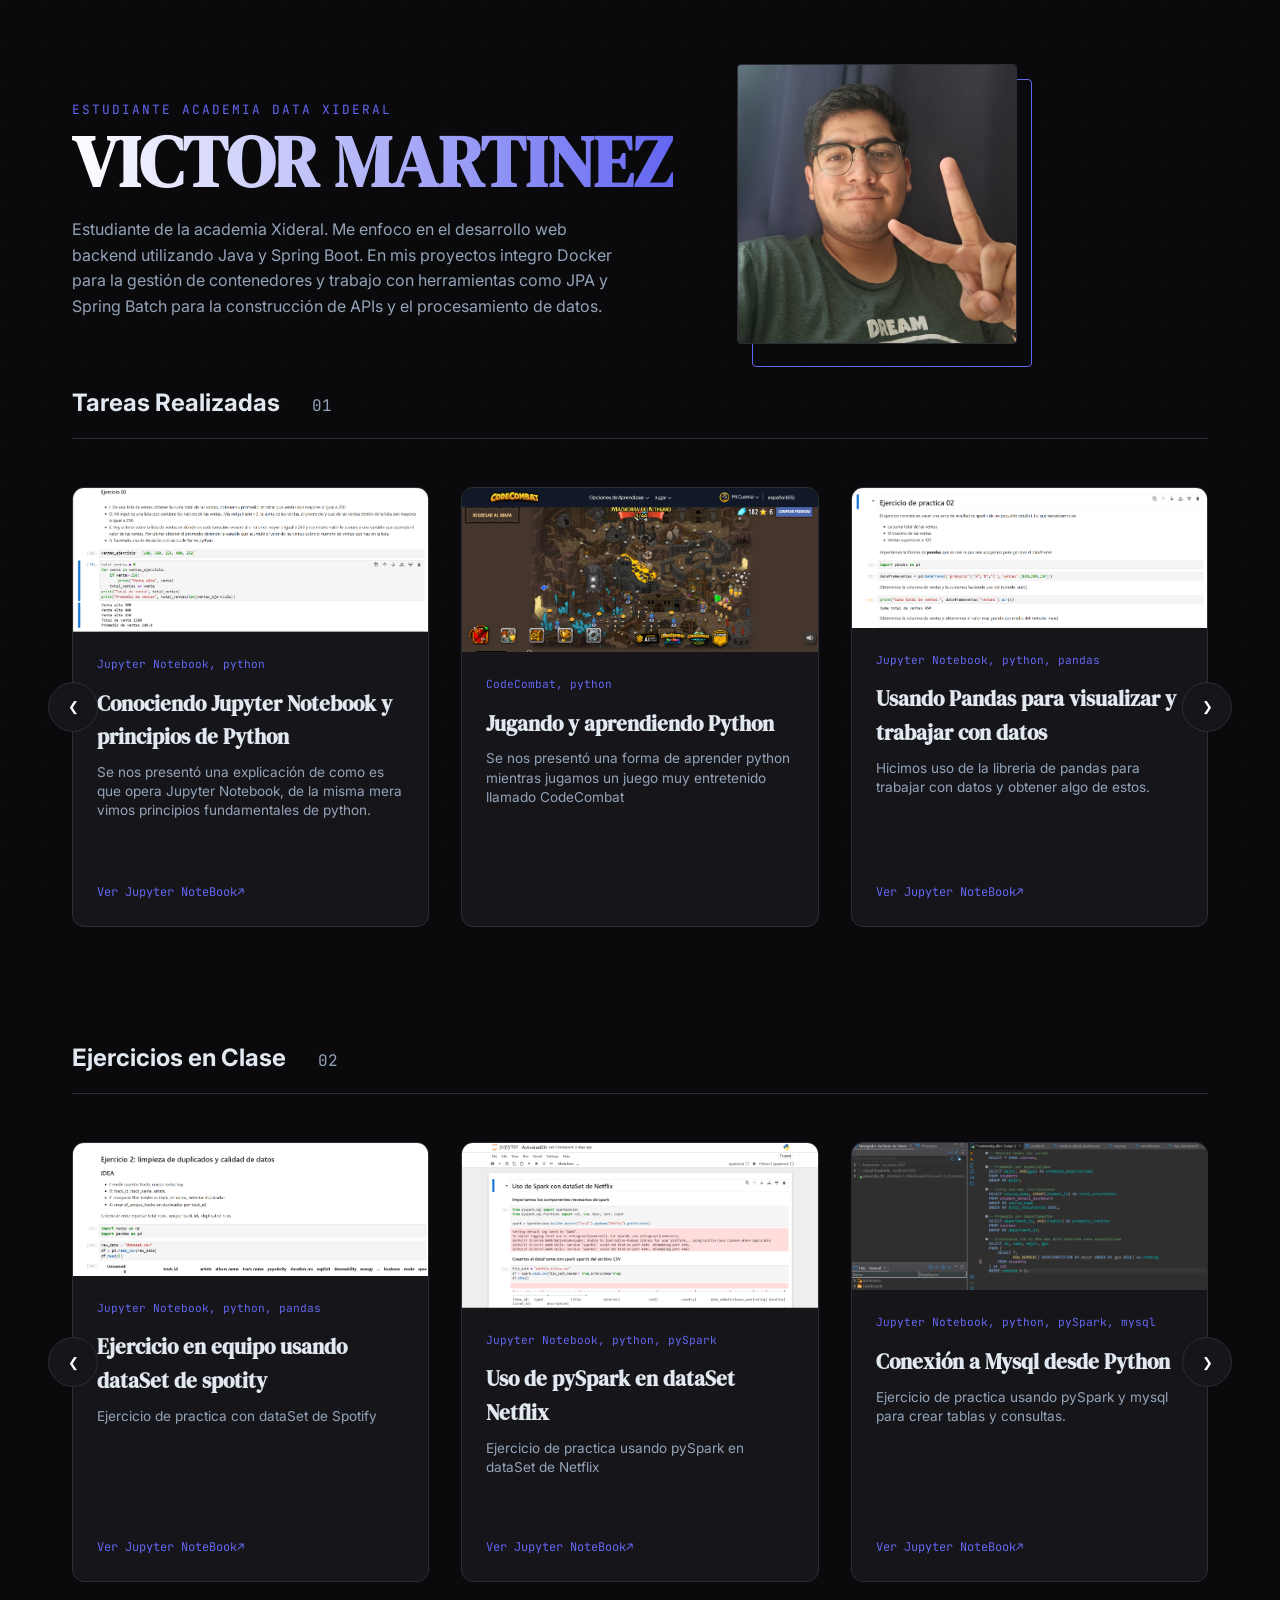
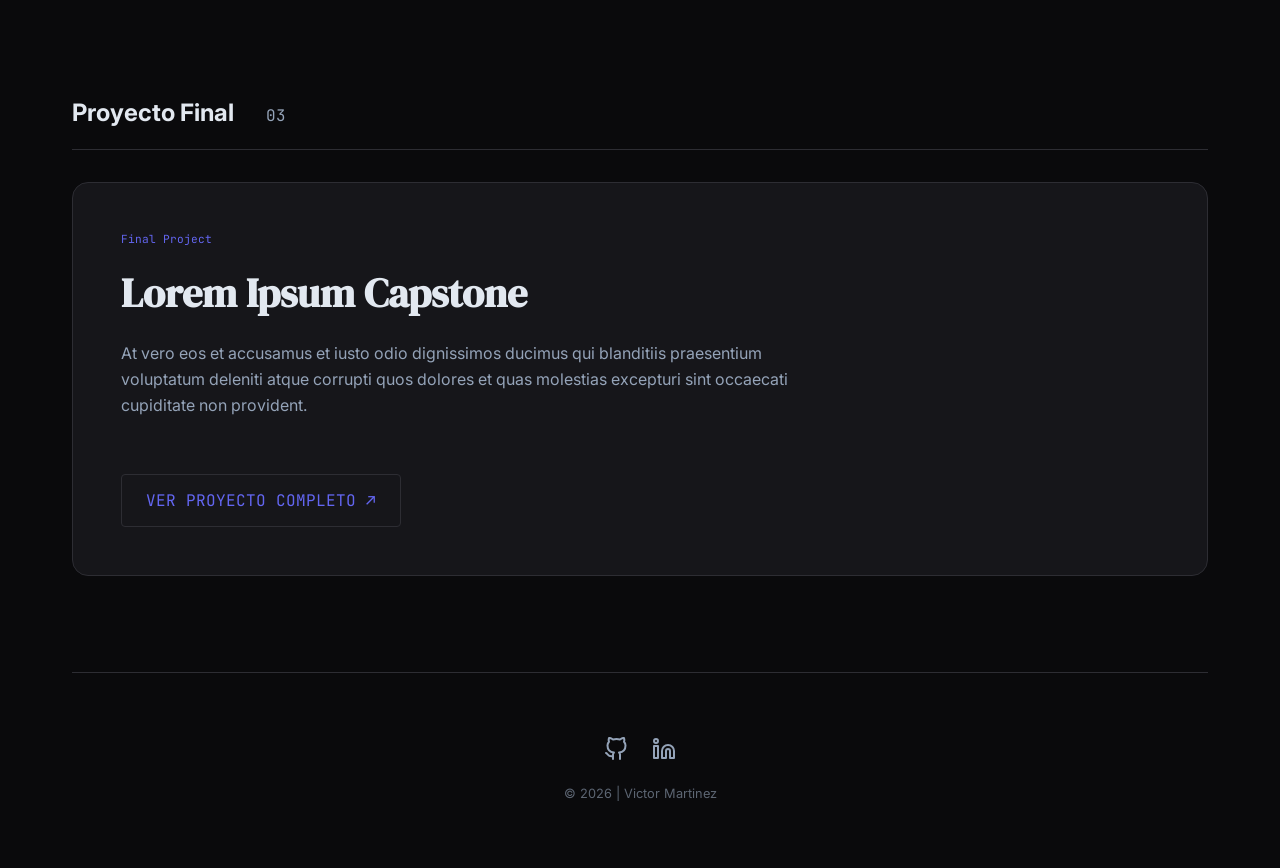
==== commit bb6d8c20: "Integración de ejercicio Mysql" ====
--- a/index.html
+++ b/index.html
@@ -157,6 +157,21 @@
                             <h3>Uso de pySpark en dataSet Netflix</h3>
                             <p>Ejercicio de practica usando pySpark en dataSet de Netflix</p>
                             <a href="assets/ejercicios_jupyter/ejercicios_clase/ejercicio17032026.html" class="btn-more"
+                                onclick="event.stopPropagation()">Ver Jupyter NoteBook↗</a>
+                        </div>
+                    </article>
+                    <article class="card"
+                        onclick="openModal('Conexión a Mysql desde Python',
+                        'El ejercicio sirvio para visualizar como desde python podemos manejar como un cliente de mysql, crear tablas, hacer consultas etc',
+                        'assets/images/ejercicios_clase/ejercicio_clase_18032026.png',
+                        'Jupyter Notebook, python, pySpark, myqsl',
+                        'assets/ejercicios_jupyter/ejercicios_clase/ejercicio18032026.html')">
+                        <img src="assets/images/ejercicios_clase/ejercicio_clase_18032026.png" class="card-img">
+                        <div class="card-body">
+                            <span class="card-tag">Jupyter Notebook, python, pySpark, mysql</span>
+                            <h3>Conexión a Mysql desde Python</h3>
+                            <p>Ejercicio de practica usando pySpark y mysql para crear tablas y consultas.</p>
+                            <a href="assets/ejercicios_jupyter/ejercicios_clase/ejercicio18032026.html" class="btn-more"
                                 onclick="event.stopPropagation()">Ver Jupyter NoteBook↗</a>
                         </div>
                     </article>
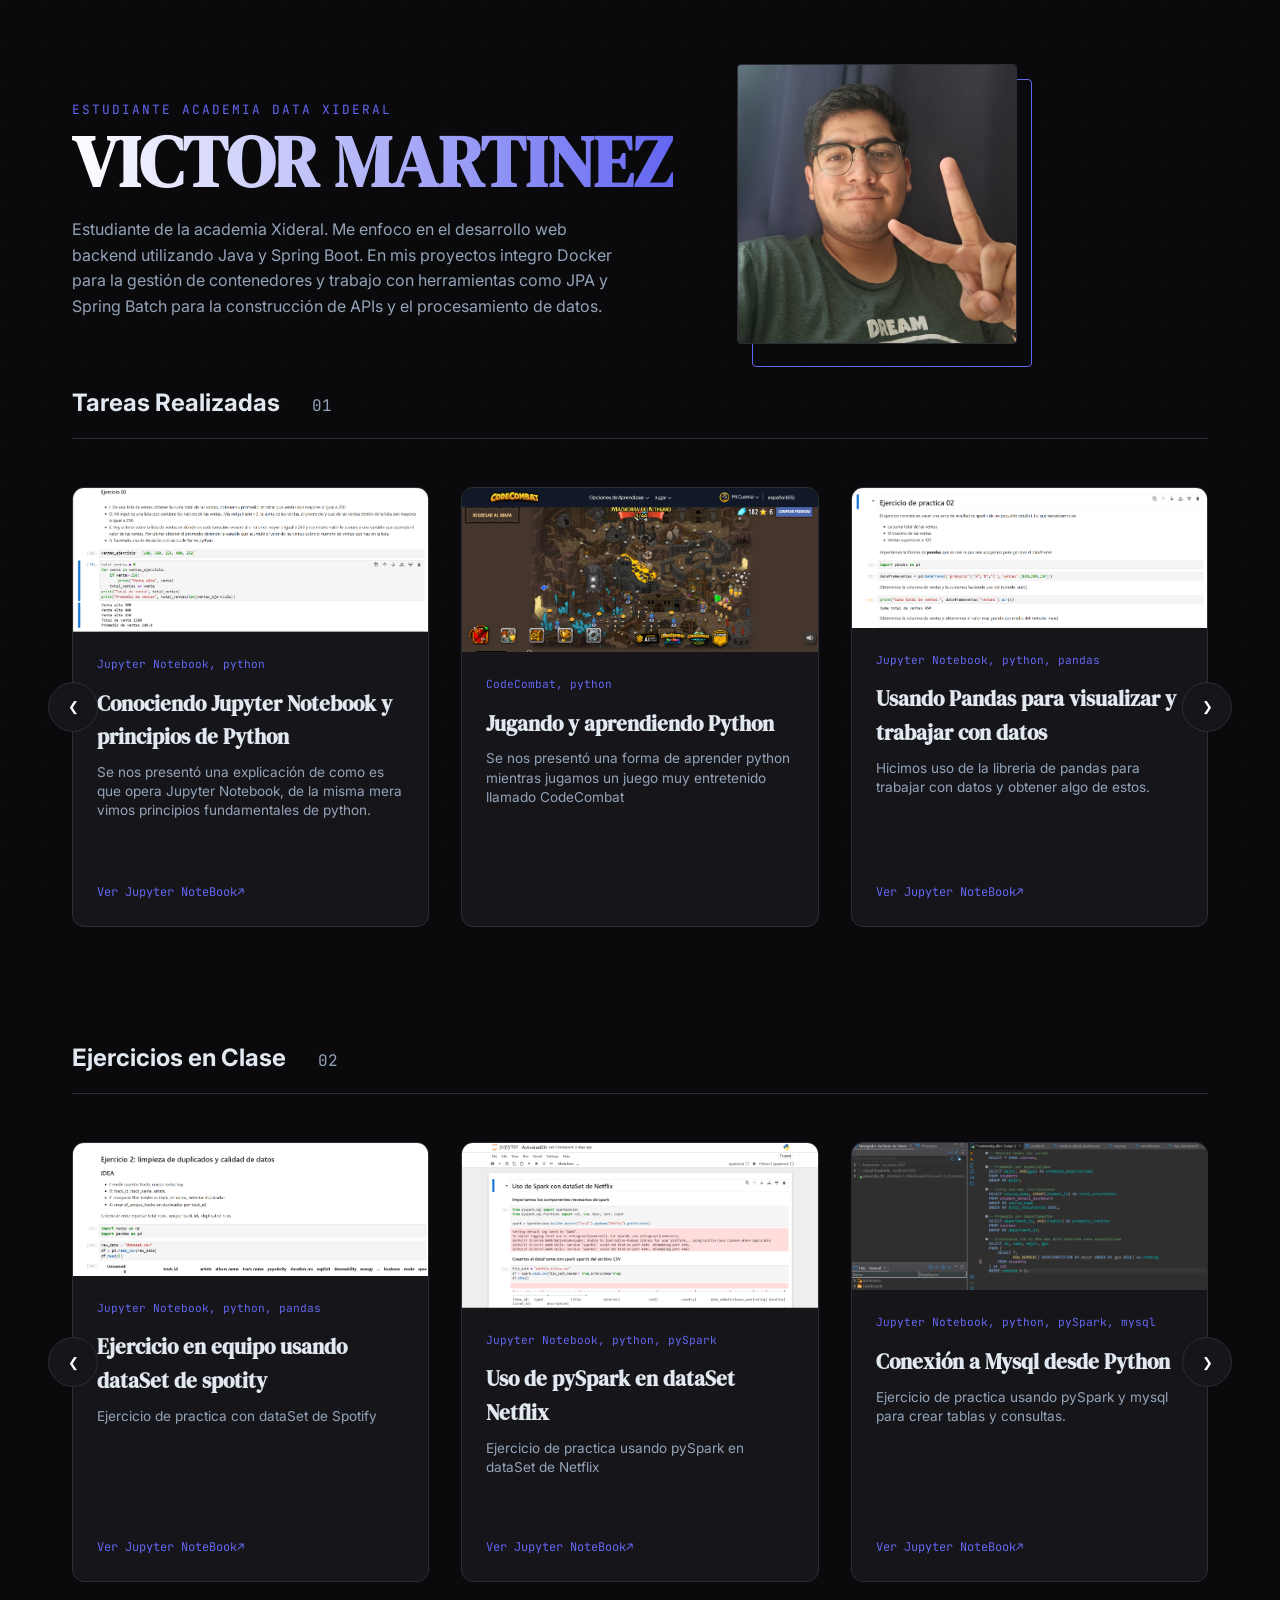
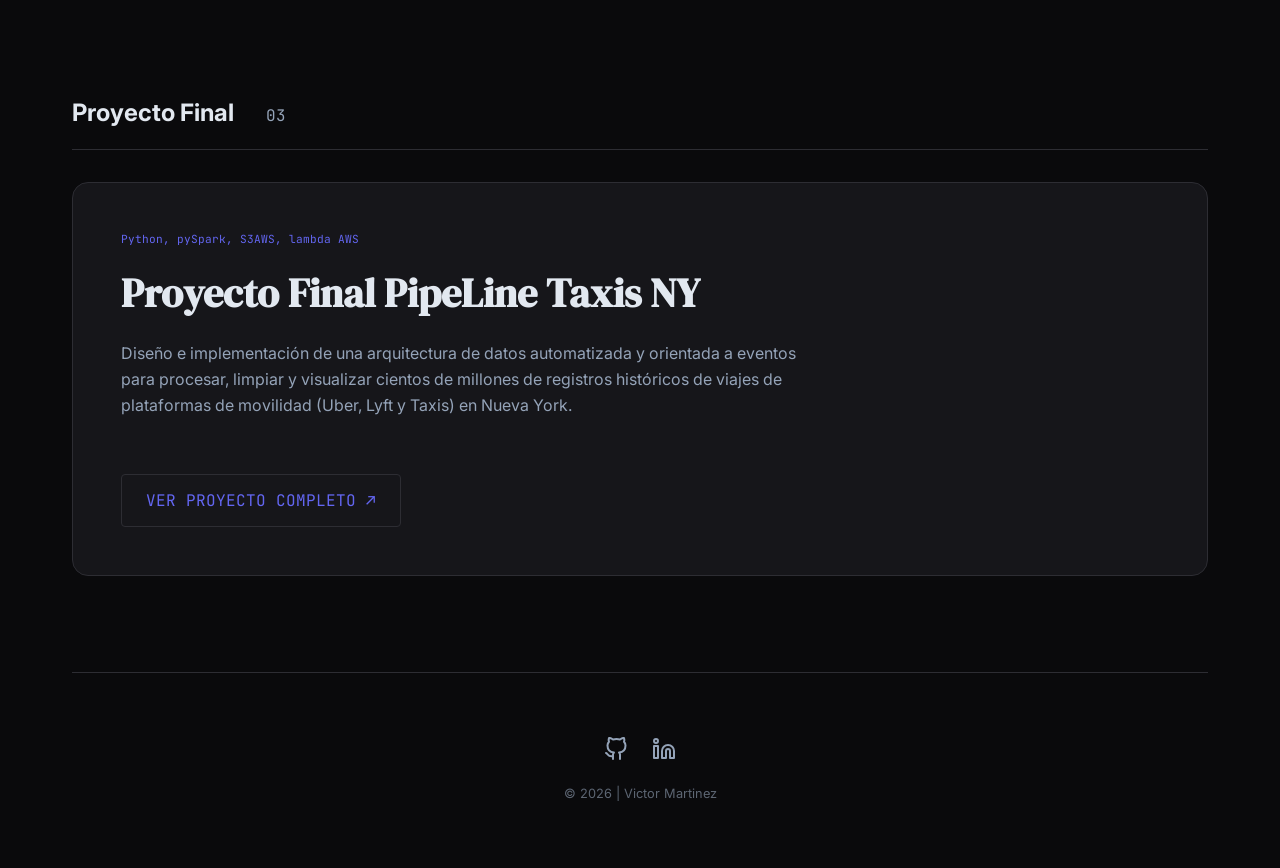
==== commit 66c562f1: "Integración de proyecto" ====
--- a/index.html
+++ b/index.html
@@ -190,14 +190,14 @@
                 style="background: var(--surface-color); padding: 3rem; border-radius: 16px; border: 1px solid var(--border-color); cursor: pointer; transition: all 0.3s;"
                 onmouseover="this.style.borderColor='var(--accent-color)'; this.style.transform='translateY(-5px)'"
                 onmouseout="this.style.borderColor='var(--border-color)'; this.style.transform='translateY(0)'"
-                onclick="openModal('Proyecto Final Lorem', 'Sed ut perspiciatis unde omnis iste natus error sit voluptatem accusantium doloremque laudantium.', 'https://via.placeholder.com/1200x600', 'Capstone', 'proyecto_final.html')">
-                <span class="card-tag">Final Project</span>
-                <h3 style="font-family: var(--font-display); font-size: 2.5rem; margin-bottom: 1rem;">Lorem Ipsum
-                    Capstone</h3>
-                <p style="color: var(--text-dim); max-width: 700px; margin-bottom: 2rem;">At vero eos et accusamus et
-                    iusto odio dignissimos ducimus qui blanditiis praesentium voluptatum deleniti atque corrupti quos
-                    dolores et quas molestias excepturi sint occaecati cupiditate non provident.</p>
-                <a href="proyecto_final.html" class="btn-more"
+                onclick="openModal('Proyecto Final PipeLine Taxis NY',
+                'Diseño e implementación de una arquitectura de datos automatizada y orientada a eventos para procesar, limpiar y visualizar cientos de millones de registros históricos de viajes de plataformas de movilidad (Uber, Lyft y Taxis) en Nueva York.',
+                'assets/images/proyecto/proyecto.png', 'Capstone',
+                 'assets/ejercicios_jupyter/proyecto/proyecto.html')">
+                <span class="card-tag">Python, pySpark, S3AWS, lambda AWS</span>
+                <h3 style="font-family: var(--font-display); font-size: 2.5rem; margin-bottom: 1rem;">Proyecto Final PipeLine Taxis NY</h3>
+                <p style="color: var(--text-dim); max-width: 700px; margin-bottom: 2rem;">Diseño e implementación de una arquitectura de datos automatizada y orientada a eventos para procesar, limpiar y visualizar cientos de millones de registros históricos de viajes de plataformas de movilidad (Uber, Lyft y Taxis) en Nueva York.</p>
+                <a href="assets/ejercicios_jupyter/proyecto/proyecto.html" class="btn-more"
                     style="font-size: 1rem; border: 1px solid var(--border-color); padding: 0.8rem 1.5rem; border-radius: 4px; display: inline-flex;"
                     onclick="event.stopPropagation()">VER PROYECTO COMPLETO ↗</a>
             </article>
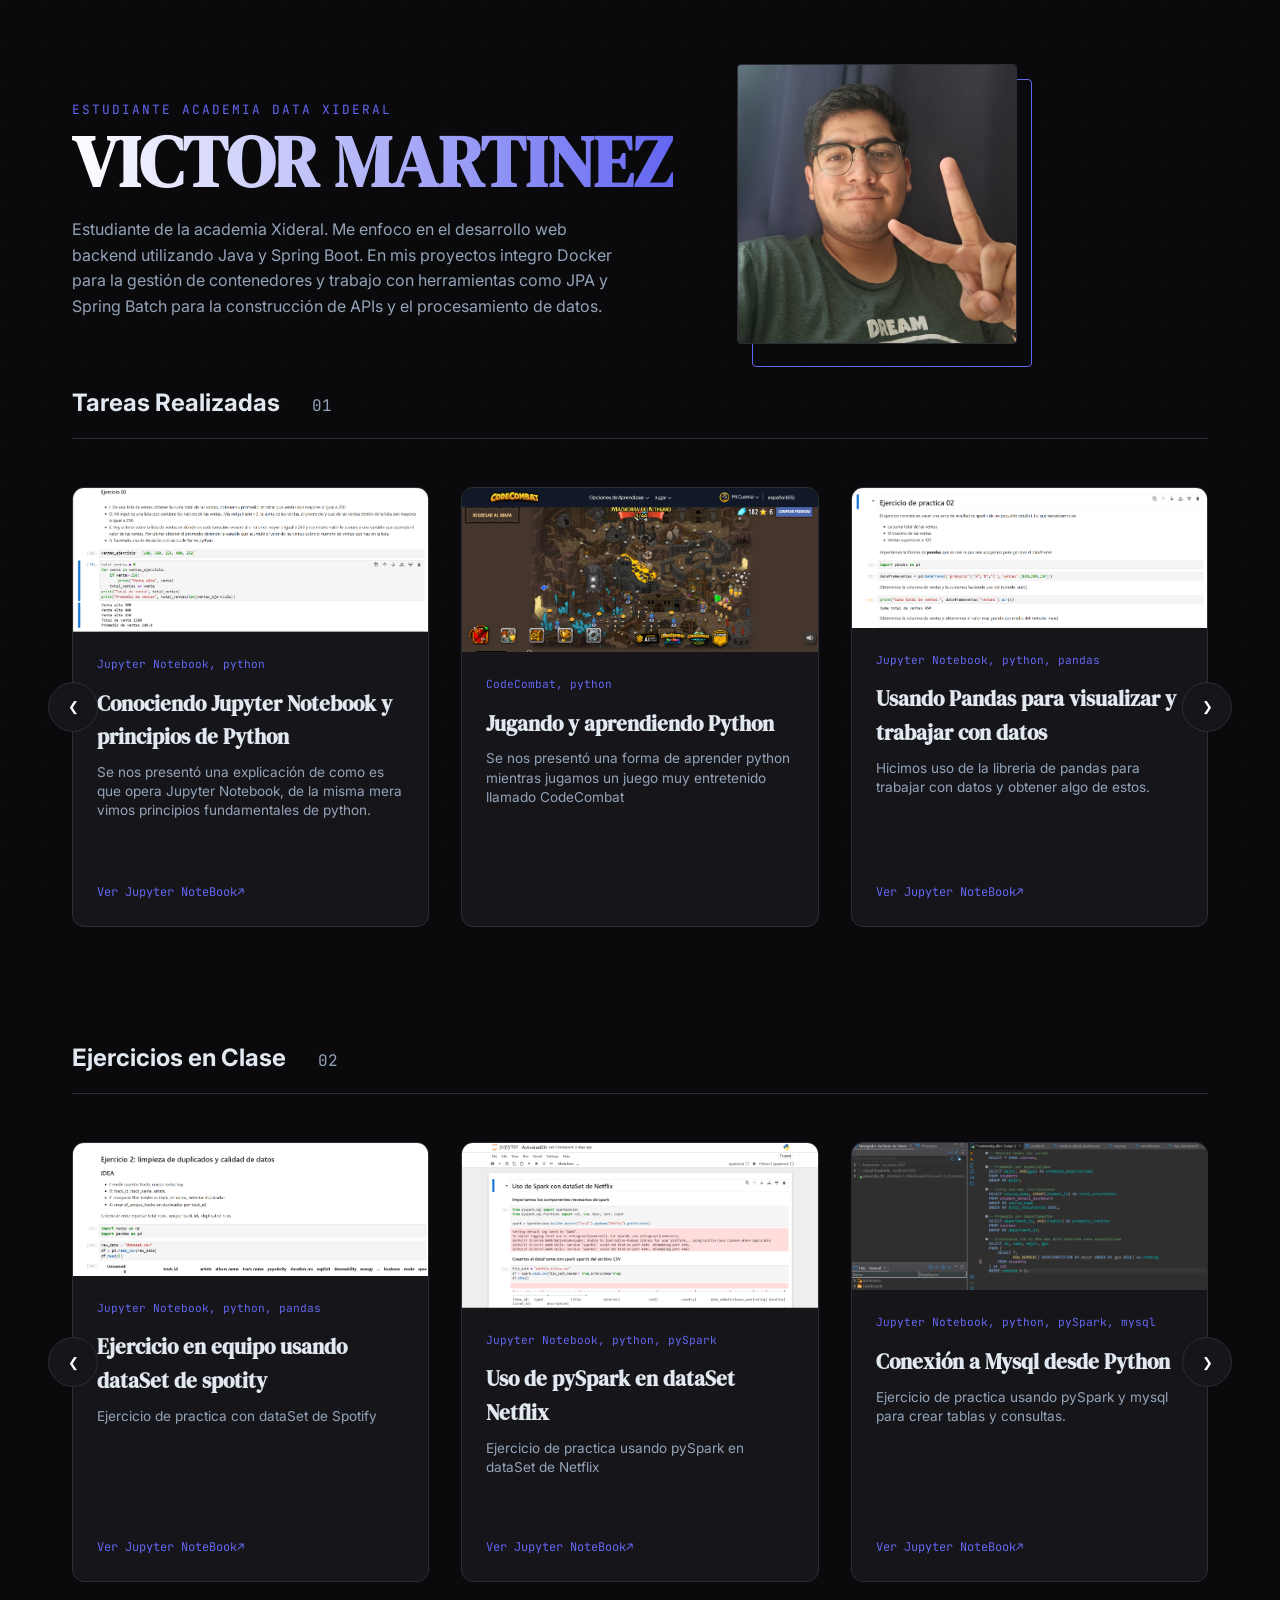
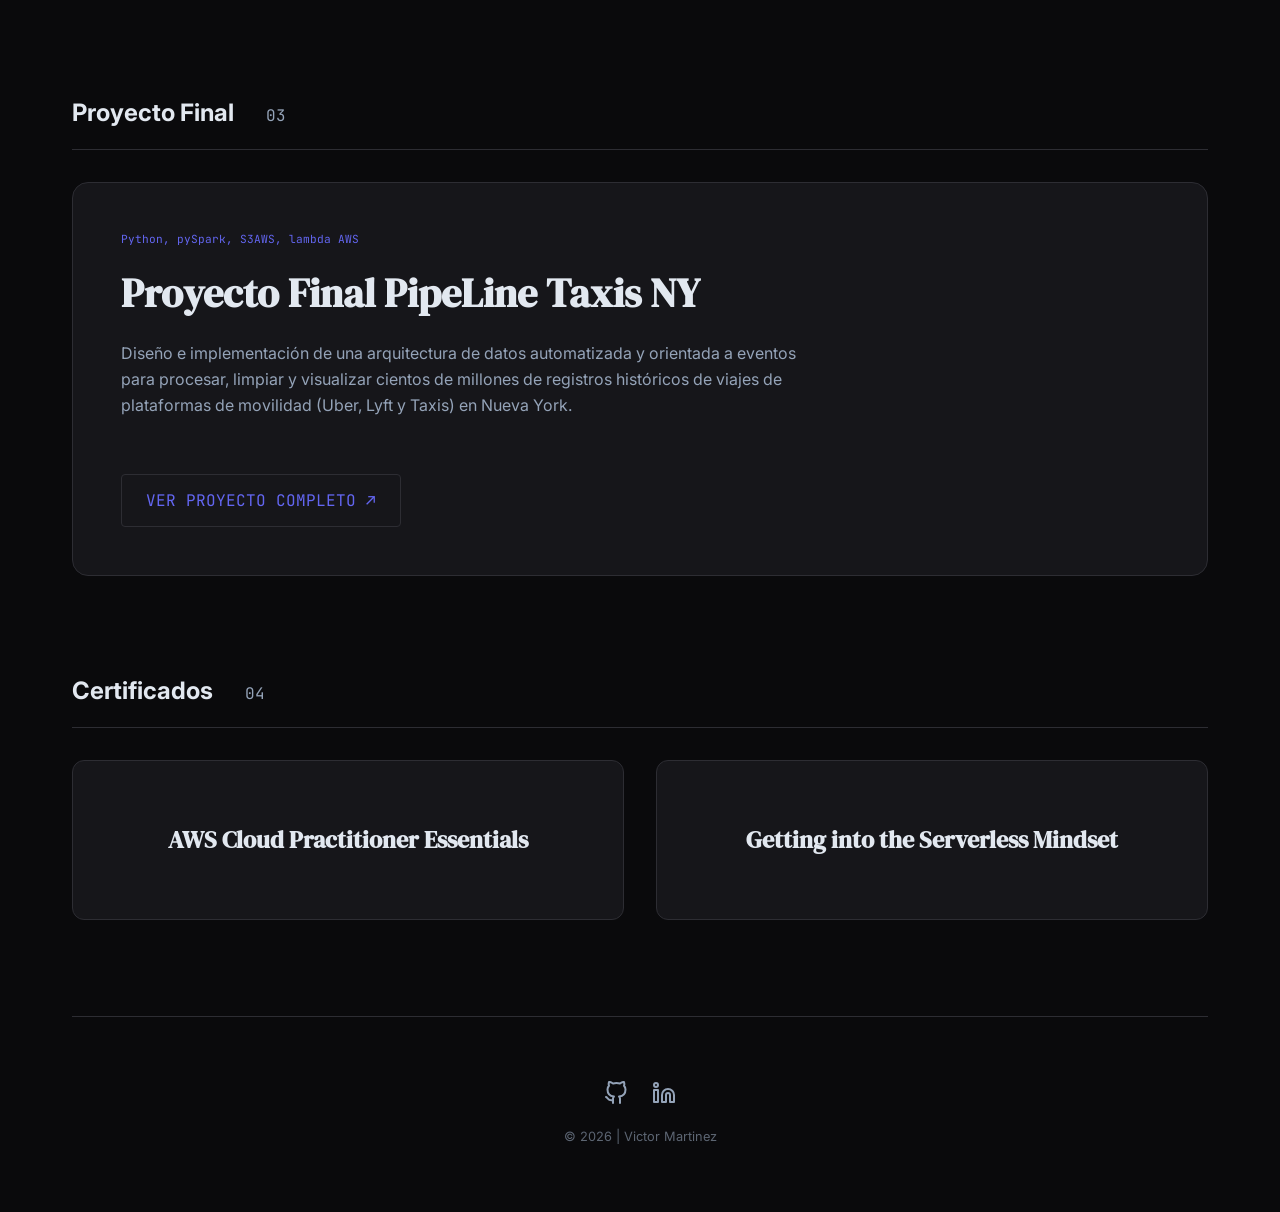
==== commit e98fef08: "Se agrega sección de certificados" ====
--- a/index.html
+++ b/index.html
@@ -201,6 +201,24 @@
                     style="font-size: 1rem; border: 1px solid var(--border-color); padding: 0.8rem 1.5rem; border-radius: 4px; display: inline-flex;"
                     onclick="event.stopPropagation()">VER PROYECTO COMPLETO ↗</a>
             </article>
+        </section>
+
+        <!-- SECCIÓN CERTIFICADOS -->
+        <section id="certificados">
+            <div class="section-header">
+                <h2>Certificados</h2>
+                <span style="font-family: var(--font-mono); color: var(--text-dim);">04</span>
+            </div>
+            <div class="cert-grid">
+                <article class="cert-card"
+                    onclick="openModal('AWS Cloud Practitioner Essentials', 'Certificado otorgado por AWS tras completar el curso esencial de Cloud Practitioner.', 'assets/images/certificados/AWS_Cloud_Practitioner_Essentials.png', 'Certificado', '')">
+                    <h3>AWS Cloud Practitioner Essentials</h3>
+                </article>
+                <article class="cert-card"
+                    onclick="openModal('Getting into the Serverless Mindset', 'Certificado otorgado por AWS tras completar el curso sobre mentalidad Serverless.', 'assets/images/certificados/Getting_into_the_Serverless_Mindset.png', 'Certificado', '')">
+                    <h3>Getting into the Serverless Mindset</h3>
+                </article>
+            </div>
         </section>
 
         <footer
--- a/styles/style.css
+++ b/styles/style.css
@@ -101,6 +101,39 @@
 }
 .btn-more:hover { gap: 0.8rem; text-decoration: underline; }
 
+/* Certificados */
+.cert-grid {
+    display: grid;
+    grid-template-columns: repeat(auto-fit, minmax(300px, 1fr));
+    gap: var(--gap);
+}
+
+.cert-card {
+    background: var(--surface-color);
+    border: 1px solid var(--border-color);
+    padding: 2.5rem;
+    border-radius: 12px;
+    cursor: pointer;
+    transition: all 0.3s ease;
+    display: flex;
+    align-items: center;
+    justify-content: center;
+    text-align: center;
+    min-height: 160px;
+}
+
+.cert-card:hover {
+    border-color: var(--accent-color);
+    transform: translateY(-5px);
+    background: #1c1c22;
+}
+
+.cert-card h3 {
+    font-family: var(--font-display);
+    font-size: 1.5rem;
+    color: var(--text-main);
+}
+
 @media (max-width: 1024px) { .card { flex: 0 0 calc((100% - var(--gap)) / 2); } }
 @media (max-width: 768px) {
     .hero-grid { grid-template-columns: 1fr; text-align: center; }
